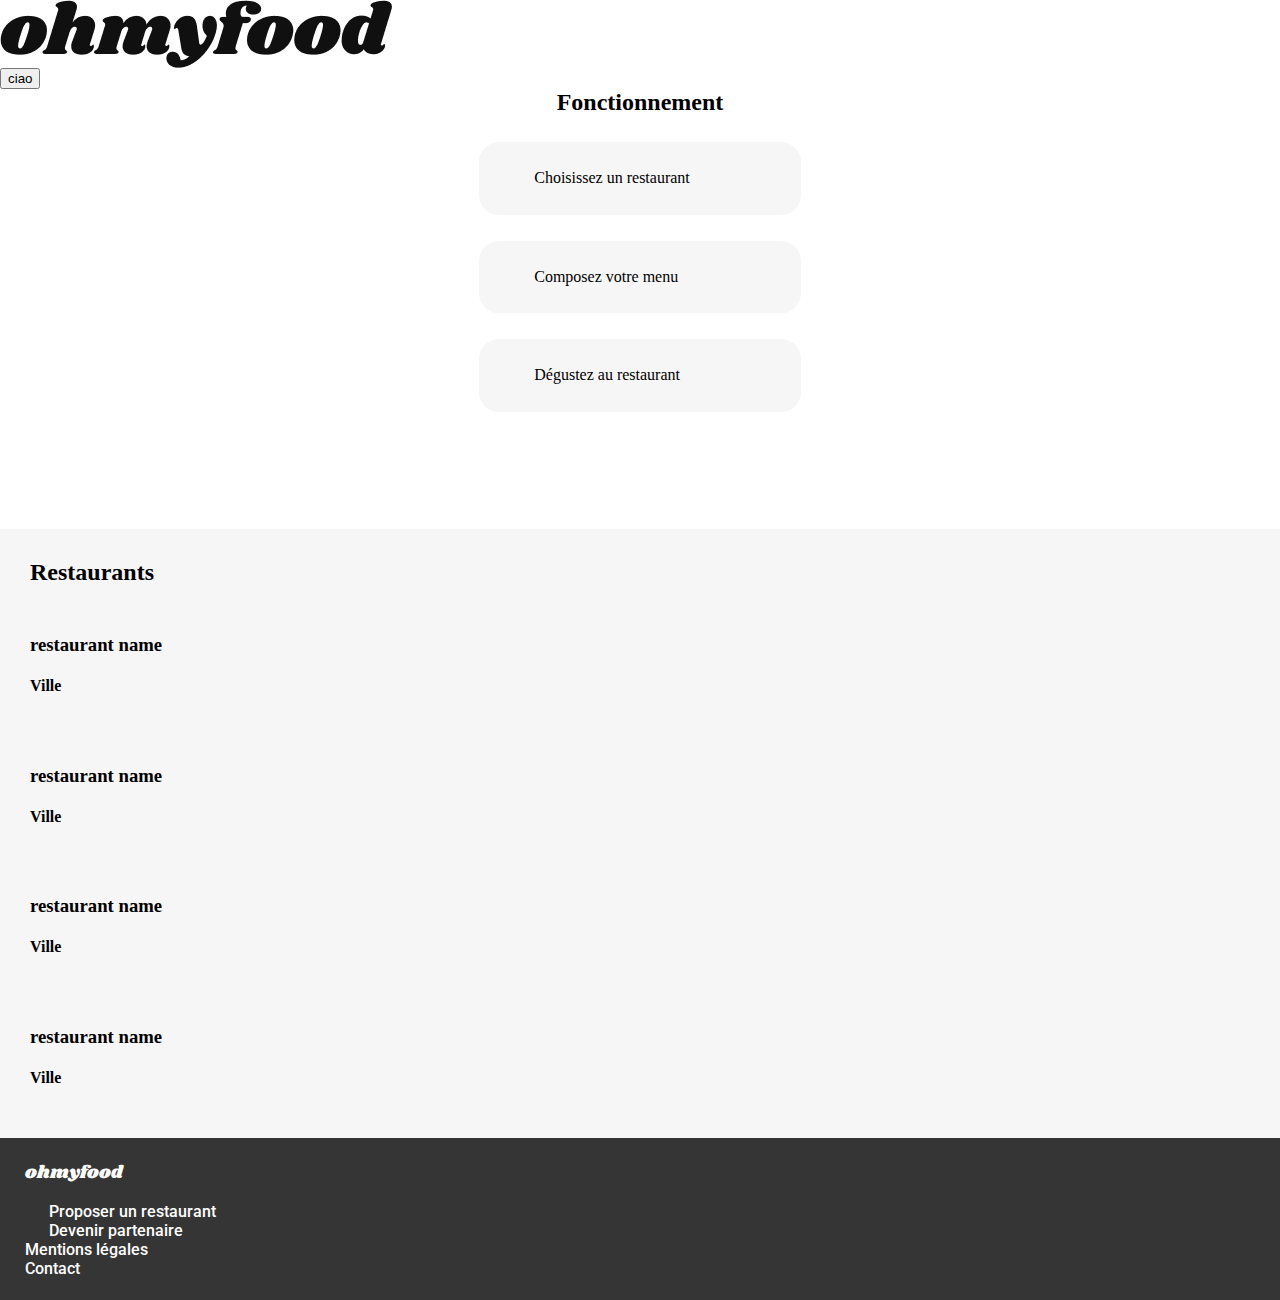
==== index.html @ 50e07413 "First Commit" ====
<!DOCTYPE html>
<html lang="fr">

<head>
      <meta charset="UTF-8">
      <meta name="viewport" content="width=device-width, initial-scale=1.0">
      <title>ohmyfood</title>
      <link rel="preconnect" href="https://fonts.googleapis.com">
      <link rel="preconnect" href="https://fonts.gstatic.com" crossorigin>
      <link href="https://fonts.googleapis.com/css2?family=Roboto:ital,wght@0,100;0,300;0,400;0,500;0,700;0,900;1,100;1,300;1,400;1,500;1,700;1,900&family=Shrikhand&display=swap"
            rel="stylesheet">
      <link rel="stylesheet" href="https://cdnjs.cloudflare.com/ajax/libs/font-awesome/6.2.1/css/all.min.css"
            integrity="sha512-MV7K8+y+gLIBoVD59lQIYicR65iaqukzvf/nwasF0nqhPay5w/9lJmVM2hMDcnK1OnMGCdVK+iQrJ7lzPJQd1w=="
            crossorigin="anonymous" referrerpolicy="no-referrer">
      <link rel="stylesheet" href="css/style.css">
      <link rel="icon" href="images/logo/ohmyfood.png" type="image/x-icon">

</head>

<body>
      <!-- header/shadow/color:bw + bgwhite-->
      <header class="header">
            <!-- sx back arrow -->
            <button class="backbtn">
                  <i class="fa-solid fa-arrow-left"></i>
            </button>
            <!-- center logo -->
            <a class="txtlogo" href="index.html">
                  <h1 class="logotxt">ohmyfood</h1>
            </a>

            <a class="imglogo" href="index.html">
                  <img class="desklogo" src="images/logo/ohmyfood.png" alt="Logo ohmyfood noir sur fond blanc">
            </a>

            <!-- city search/color:g1g2 -->
      </header>

      <!-- top section color:bg1 -->
      <div>
            <!-- h1 b-->
            
            <!-- h2 bg1-->

            <!-- Button -->
            <button class="btn-gradient">ciao</button>


      </div>

      <!-- Section Fonctionnement bg W1-->

      <!-- Title -->

      <!-- 3 steps -->
      <section class="howto">
            <h2>Fonctionnement</h2>
            <div class="labels">
                  <i class="fa-solid fa-mobile-screen-button"></i>
                  Choisissez un restaurant
            </div>
            <div class="labels">
                  <i class="fa-solid fa-list-ul"></i>
                  Composez votre menu
            </div>
            <div class="labels">
                  <i class="fa-solid fa-store"></i>
                  Dégustez au restaurant
            </div>
      </section>




      <!-- Section Restaurants bg W2-->
      <section class="restaurants">
            <div>
                  <h2>Restaurants</h2>
            </div>
            <!-- 4 Cards + h3 + txt + Heart -->
            
            <div>
                  <img class="card" src="" alt="">
                  <h3>restaurant name</h3>
                  <h4>Ville</h4>
                  <div class="heart__icon">
                        <i class="fa-regular fa-heart fa-2x heart__icon--empty"></i>
                        <i class="fa-solid fa-heart fa-2x heart__icon--full"></i>
                  </div>
            </div>
            <div>
                  <img class="card" src="" alt="">
                  <h3>restaurant name</h3>
                  <h4>Ville</h4>
                  <div class="heart__icon">
                        <i class="fa-regular fa-heart fa-2x heart__icon--empty"></i>
                        <i class="fa-solid fa-heart fa-2x heart__icon--full"></i>
                  </div>
            </div>
            <div>
                  <img class="card" src="" alt="">
                  <h3>restaurant name</h3>
                  <h4>Ville</h4>
                  <div class="heart__icon">
                        <i class="fa-regular fa-heart fa-2x heart__icon--empty"></i>
                        <i class="fa-solid fa-heart fa-2x heart__icon--full"></i>
                  </div>
            </div>
            <div>
                  <img class="card" src="" alt="">
                  <h3>restaurant name</h3>
                  <h4>Ville</h4>
                  <div class="heart__icon">
                        <i class="fa-regular fa-heart fa-2x heart__icon--empty"></i>
                        <i class="fa-solid fa-heart fa-2x heart__icon--full"></i>
                  </div>
            </div>



      </section>



      <!-- Footer -->
      <footer>
            <!-- logo txt -->
            <h2 class="logotxt">ohmyfood</h2>
            <!-- ico + Proposer un restaurant -->
            <div class="footermenu">
                  <div>
                        <a href="">
                              <i class="fa-solid fa-utensils"></i>
                              <h3>Proposer un restaurant</h3>
                        </a>
                  </div>
                  <!-- ico + Devenir Partenaire -->
                  <div>
                        <a href="">
                              <i class="fa-solid fa-handshake-angle" fa-2xs></i>
                              <h3>Devenir partenaire</h3>
                        </a>
                  </div>
                  <!-- Mentions Legales -->
                  <div>
                        <a href="">
                              <h3>Mentions légales</h3>
                        </a>
                  </div>
                  <!-- Contact -->
                  <div>
                        <a href="">
                              <h3>Contact</h3>
                        </a>
                  </div>
            </div>




      </footer>



</body>

</html>
---- css/style.css ----
@import url("https://fonts.googleapis.com/css2?family=Roboto:ital,wght@0,100;0,300;0,400;0,500;0,700;0,900;1,100;1,300;1,400;1,500;1,700;1,900&family=Shrikhand&display=swap");
html,
header,
body,
footer,
h1, h2, h3 {
  margin: 0;
  padding: 0;
}

@media (max-width: 768px) {
  .backbtn {
    margin: 0;
    padding: 0;
    border: none;
    background-color: #ffffff;
  }
  h1 {
    font-family: "Shrikhand";
  }
}
@media (max-width: 1024px) {
  .backbtn {
    margin: 0;
    padding: 0;
    border: none;
    background-color: #ffffff;
  }
}
@media (max-width: 1440px) {
  .backbtn {
    margin: 0;
    padding: 0;
    border: none;
    background-color: #ffffff;
  }
}
.howto {
  height: 440px;
  display: -webkit-box;
  display: -ms-flexbox;
  display: flex;
  -webkit-box-orient: vertical;
  -webkit-box-direction: normal;
      -ms-flex-direction: column;
          flex-direction: column;
  -webkit-box-align: center;
      -ms-flex-align: center;
          align-items: center;
  gap: 26px;
}
.howto .labels {
  width: 322.5px;
  height: 72.5px;
  background-color: #F6F6F6;
  padding: 0 35.5px;
  border-radius: 20px;
  position: relative;
  display: -webkit-box;
  display: -ms-flexbox;
  display: flex;
  -webkit-box-orient: horizontal;
  -webkit-box-direction: normal;
      -ms-flex-direction: row;
          flex-direction: row;
  -webkit-box-pack: start;
      -ms-flex-pack: start;
          justify-content: flex-start;
  -webkit-box-align: center;
      -ms-flex-align: center;
          align-items: center;
  gap: 20px;
  -webkit-box-sizing: border-box;
          box-sizing: border-box;
}

.restaurants {
  background-color: #F6F6F6;
}

footer {
  width: 100%;
  padding: 22px 25px;
  color: #ffffff;
  background: #353535;
  display: -webkit-box;
  display: -ms-flexbox;
  display: flex;
  -webkit-box-orient: vertical;
  -webkit-box-direction: normal;
      -ms-flex-direction: column;
          flex-direction: column;
  -webkit-box-align: start;
      -ms-flex-align: start;
          align-items: flex-start;
  gap: 16px;
}
footer h2 {
  font-family: "Shrikhand";
  font-size: 18px;
  font-style: normal;
  font-weight: 400;
  line-height: normal;
}
footer .footermenu {
  width: 100%;
  padding: 0;
  display: -webkit-box;
  display: -ms-flexbox;
  display: flex;
  -ms-flex-wrap: wrap;
      flex-wrap: wrap;
  -webkit-box-orient: vertical;
  -webkit-box-direction: normal;
      -ms-flex-direction: column;
          flex-direction: column;
  -webkit-box-pack: start;
      -ms-flex-pack: start;
          justify-content: flex-start;
}
footer .footermenu a {
  color: #ffffff;
  display: -webkit-box;
  display: -ms-flexbox;
  display: flex;
  -ms-flex-wrap: wrap;
      flex-wrap: wrap;
  -webkit-box-pack: start;
      -ms-flex-pack: start;
          justify-content: flex-start;
  gap: 11px;
  text-decoration: none;
}
footer .footermenu a i {
  font-size: 13px;
  width: 13px;
}
footer .footermenu a h3 {
  font-family: "Roboto", sans-serif;
  font-size: 16px;
  font-style: normal;
  font-weight: 500;
  line-height: normal;
}

.heart__icon {
  position: relative;
  display: -webkit-box;
  display: -ms-flexbox;
  display: flex;
  -webkit-box-pack: center;
      -ms-flex-pack: center;
          justify-content: center;
  -webkit-box-align: center;
      -ms-flex-align: center;
          align-items: center;
  margin-right: 16px;
}
.heart__icon--empty {
  position: absolute;
  color: black;
}
.heart__icon--full {
  position: absolute;
  opacity: 0;
  background: -webkit-gradient(linear, left top, left bottom, from(#9356dc), to(#FF79DA));
  background: linear-gradient(#9356dc, #FF79DA);
  background-clip: text;
  -webkit-background-clip: text;
  color: transparent;
  -webkit-transition: all 600ms;
  transition: all 600ms;
}
.heart__icon:hover .heart__icon--full {
  opacity: 1;
}
.heart__icon:hover .heart__icon--empty {
  opacity: 0;
  -webkit-transition: all 600ms;
  transition: all 600ms;
}

header {
  display: -webkit-box;
  display: -ms-flexbox;
  display: flex;
  -webkit-box-orient: horizontal;
  -webkit-box-direction: normal;
      -ms-flex-direction: row;
          flex-direction: row;
  -webkit-box-align: center;
      -ms-flex-align: center;
          align-items: center;
}
header a {
  color: #101010;
  text-decoration: none;
  font-family: "Shrikhand";
  display: -webkit-box;
  display: -ms-flexbox;
  display: flex;
  -webkit-box-orient: horizontal;
  -webkit-box-direction: normal;
      -ms-flex-direction: row;
          flex-direction: row;
  -webkit-box-align: center;
      -ms-flex-align: center;
          align-items: center;
}
@media (max-width: 1024px) {
  header .imglogo {
    display: none;
  }
}
@media (min-width: 1024px) {
  header .txtlogo {
    display: none;
  }
}

.restaurants {
  display: -webkit-box;
  display: -ms-flexbox;
  display: flex;
  -ms-flex-wrap: wrap;
      flex-wrap: wrap;
  -webkit-box-orient: vertical;
  -webkit-box-direction: normal;
      -ms-flex-direction: column;
          flex-direction: column;
  gap: 30px;
  padding: 30px;
}

.restaurants__cards {
  display: -webkit-box;
  display: -ms-flexbox;
  display: flex;
  -webkit-box-orient: horizontal;
  -webkit-box-direction: normal;
      -ms-flex-direction: row;
          flex-direction: row;
  gap: 30px;
}

.restaurants__cards .card {
  -webkit-box-flex: 1;
      -ms-flex: 1;
          flex: 1;
  width: 100%;
  padding: 0px;
  border-radius: 20px;
  display: -webkit-box;
  display: -ms-flexbox;
  display: flex;
  -webkit-box-orient: vertical;
  -webkit-box-direction: normal;
      -ms-flex-direction: column;
          flex-direction: column;
}

.restaurants__cards img {
  height: 380px;
  width: 100%;
  -ms-flex-item-align: stretch;
      align-self: stretch;
  border-top-left-radius: 20px;
  border-top-right-radius: 20px;
}

.card__txt {
  padding: 20px 19px;
  display: -webkit-box;
  display: -ms-flexbox;
  display: flex;
  -webkit-box-orient: vertical;
  -webkit-box-direction: normal;
      -ms-flex-direction: column;
          flex-direction: column;
  -webkit-box-pack: center;
      -ms-flex-pack: center;
          justify-content: center;
  background-color: white;
  -webkit-box-flex: 1;
      -ms-flex: 1;
          flex: 1;
  border-radius: 0px 0px 20px 20px;
}

.card__txt .card-title {
  margin: 0;
}/*# sourceMappingURL=style.css.map */
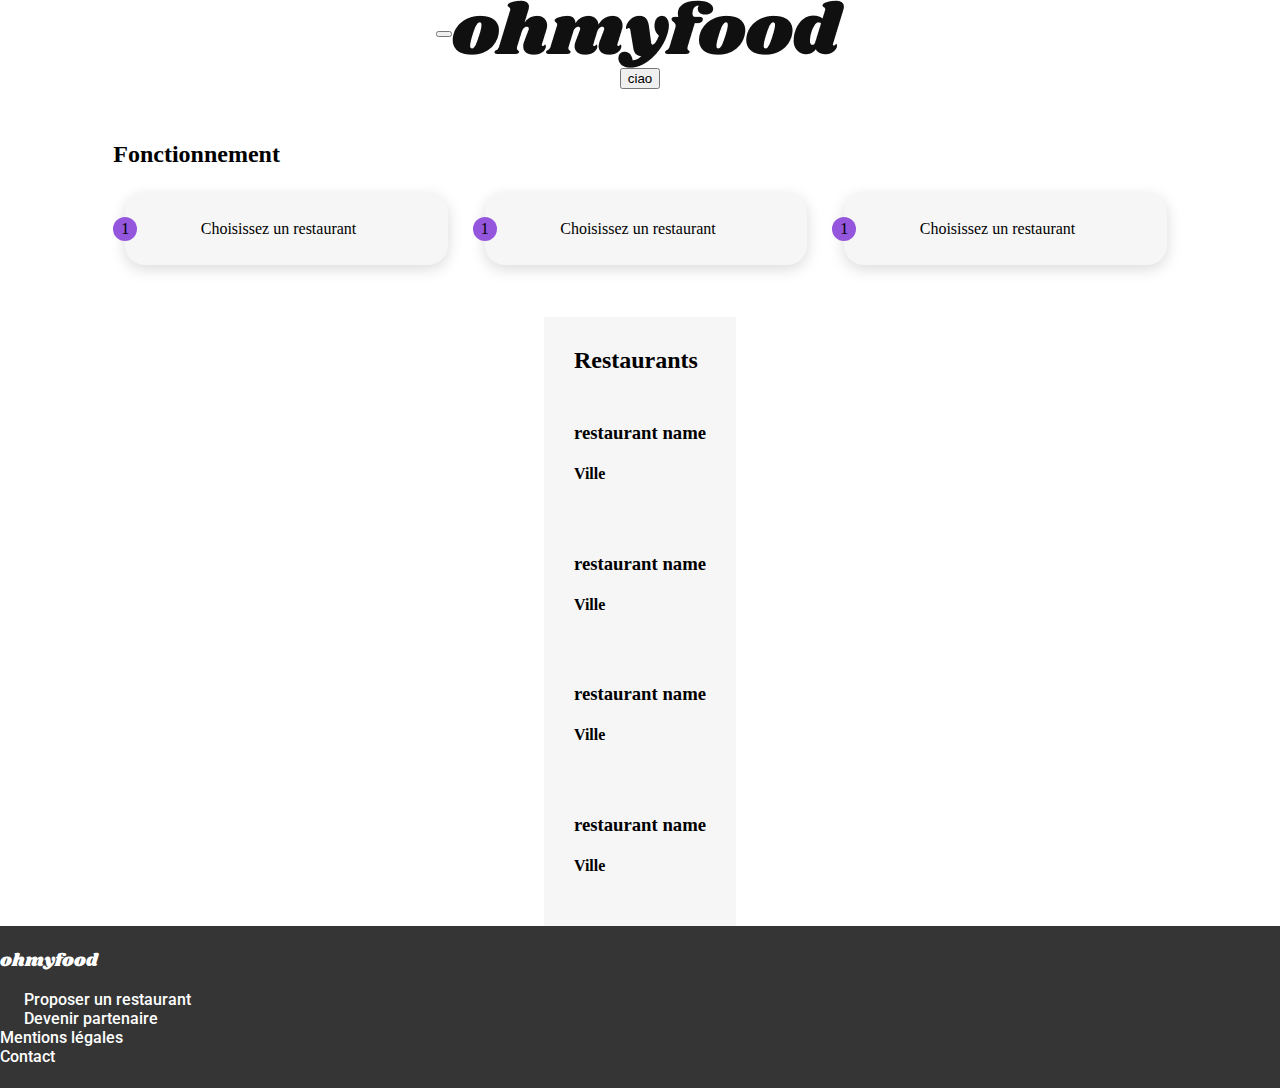
==== commit f2c71638: "Multiples Changes" ====
--- a/index.html
+++ b/index.html
@@ -39,7 +39,7 @@
       <!-- top section color:bg1 -->
       <div>
             <!-- h1 b-->
-            
+
             <!-- h2 bg1-->
 
             <!-- Button -->
@@ -49,24 +49,45 @@
       </div>
 
       <!-- Section Fonctionnement bg W1-->
-
-      <!-- Title -->
-
-      <!-- 3 steps -->
       <section class="howto">
+            <!-- Title -->
             <h2>Fonctionnement</h2>
-            <div class="labels">
-                  <i class="fa-solid fa-mobile-screen-button"></i>
-                  Choisissez un restaurant
-            </div>
-            <div class="labels">
-                  <i class="fa-solid fa-list-ul"></i>
-                  Composez votre menu
-            </div>
-            <div class="labels">
-                  <i class="fa-solid fa-store"></i>
-                  Dégustez au restaurant
-            </div>
+            <!-- 3 steps -->
+            <div class="container">
+                  <div class="stepstiles">
+                      <div class="circle">
+                          1
+                      </div>
+                      <a href="">
+                          <div class="tiles">
+                              <i class="fa-solid fa-mobile-screen-button"></i>
+                              Choisissez un restaurant
+                          </div>
+                      </a>
+                  </div>
+                  <div class="stepstiles">
+                      <div class="circle">
+                          1
+                      </div>
+                      <a href="">
+                          <div class="tiles">
+                              <i class="fa-solid fa-mobile-screen-button"></i>
+                              Choisissez un restaurant
+                          </div>
+                      </a>
+                  </div>
+                  <div class="stepstiles">
+                      <div class="circle">
+                          1
+                      </div>
+                      <a href="">
+                          <div class="tiles">
+                              <i class="fa-solid fa-mobile-screen-button"></i>
+                              Choisissez un restaurant
+                          </div>
+                      </a>
+                  </div>
+              </div>
       </section>
 
 
@@ -78,7 +99,7 @@
                   <h2>Restaurants</h2>
             </div>
             <!-- 4 Cards + h3 + txt + Heart -->
-            
+
             <div>
                   <img class="card" src="" alt="">
                   <h3>restaurant name</h3>
@@ -164,5 +185,4 @@
 
 </body>
 
-</html>
-
+</html>--- a/css/style.css
+++ b/css/style.css
@@ -8,34 +8,65 @@
   padding: 0;
 }
 
-@media (max-width: 768px) {
-  .backbtn {
-    margin: 0;
-    padding: 0;
-    border: none;
-    background-color: #ffffff;
-  }
-  h1 {
-    font-family: "Shrikhand";
-  }
-}
-@media (max-width: 1024px) {
-  .backbtn {
-    margin: 0;
-    padding: 0;
-    border: none;
-    background-color: #ffffff;
-  }
-}
-@media (max-width: 1440px) {
-  .backbtn {
-    margin: 0;
-    padding: 0;
-    border: none;
-    background-color: #ffffff;
-  }
-}
+html {
+  width: 100%;
+}
+
+body {
+  display: -webkit-box;
+  display: -ms-flexbox;
+  display: flex;
+  -webkit-box-orient: vertical;
+  -webkit-box-direction: normal;
+      -ms-flex-direction: column;
+          flex-direction: column;
+  -ms-flex-line-pack: center;
+      align-content: center;
+  -webkit-box-align: center;
+      -ms-flex-align: center;
+          align-items: center;
+}
+
+header {
+  display: -webkit-box;
+  display: -ms-flexbox;
+  display: flex;
+  -webkit-box-orient: horizontal;
+  -webkit-box-direction: normal;
+      -ms-flex-direction: row;
+          flex-direction: row;
+  -webkit-box-align: center;
+      -ms-flex-align: center;
+          align-items: center;
+}
+header a {
+  color: #101010;
+  text-decoration: none;
+  font-family: "Shrikhand";
+  display: -webkit-box;
+  display: -ms-flexbox;
+  display: flex;
+  -webkit-box-orient: horizontal;
+  -webkit-box-direction: normal;
+      -ms-flex-direction: row;
+          flex-direction: row;
+  -webkit-box-align: center;
+      -ms-flex-align: center;
+          align-items: center;
+}
+@media (max-width: 1079px) {
+  header .imglogo {
+    display: none;
+  }
+}
+@media (min-width: 1080px) {
+  header .txtlogo {
+    display: none;
+  }
+}
+
 .howto {
+  width: 100%;
   height: 440px;
   display: -webkit-box;
   display: -ms-flexbox;
@@ -44,18 +75,82 @@
   -webkit-box-direction: normal;
       -ms-flex-direction: column;
           flex-direction: column;
-  -webkit-box-align: center;
-      -ms-flex-align: center;
-          align-items: center;
+  -ms-flex-wrap: wrap;
+      flex-wrap: wrap;
+  -webkit-box-pack: center;
+      -ms-flex-pack: center;
+          justify-content: center;
+  -ms-flex-line-pack: center;
+      align-content: center;
   gap: 26px;
 }
-.howto .labels {
+.howto h2 {
+  display: -webkit-box;
+  display: -ms-flexbox;
+  display: flex;
+  -webkit-box-pack: start;
+      -ms-flex-pack: start;
+          justify-content: flex-start;
+}
+.howto .container {
+  display: -webkit-box;
+  display: -ms-flexbox;
+  display: flex;
+  -ms-flex-wrap: wrap;
+      flex-wrap: wrap;
+  -webkit-box-orient: vertical;
+  -webkit-box-direction: normal;
+      -ms-flex-direction: column;
+          flex-direction: column;
+  -webkit-box-pack: center;
+      -ms-flex-pack: center;
+          justify-content: center;
+  gap: 25px;
+}
+.howto .container .stepstiles {
+  width: 334.5px;
+  height: 72.5px;
+  position: relative;
+  display: -webkit-box;
+  display: -ms-flexbox;
+  display: flex;
+  -webkit-box-orient: vertical;
+  -webkit-box-direction: normal;
+      -ms-flex-direction: column;
+          flex-direction: column;
+}
+.howto .container .stepstiles .circle {
+  position: absolute;
+  margin-top: 24px;
+  margin-left: 0px;
+  z-index: 1;
+  width: 24px;
+  height: 24px;
+  background: #9356dc;
+  display: -webkit-box;
+  display: -ms-flexbox;
+  display: flex;
+  -webkit-box-align: center;
+      -ms-flex-align: center;
+          align-items: center;
+  -webkit-box-pack: center;
+      -ms-flex-pack: center;
+          justify-content: center;
+  border-radius: 50%;
+}
+.howto .container .stepstiles a {
+  text-decoration: none;
+  color: #000000;
+}
+.howto .container .stepstiles a .tiles {
   width: 322.5px;
   height: 72.5px;
   background-color: #F6F6F6;
   padding: 0 35.5px;
   border-radius: 20px;
-  position: relative;
+  position: absolute;
+  margin-top: 0px;
+  margin-left: 12px;
   display: -webkit-box;
   display: -ms-flexbox;
   display: flex;
@@ -63,17 +158,44 @@
   -webkit-box-direction: normal;
       -ms-flex-direction: row;
           flex-direction: row;
-  -webkit-box-pack: start;
-      -ms-flex-pack: start;
-          justify-content: flex-start;
-  -webkit-box-align: center;
-      -ms-flex-align: center;
-          align-items: center;
-  gap: 20px;
+  -webkit-box-align: center;
+      -ms-flex-align: center;
+          align-items: center;
+  gap: 27px;
   -webkit-box-sizing: border-box;
           box-sizing: border-box;
-}
-
+  -webkit-box-shadow: 0px 4px 15px 0px rgba(0, 0, 0, 0.15);
+          box-shadow: 0px 4px 15px 0px rgba(0, 0, 0, 0.15);
+}
+.howto .container .stepstiles a .tiles i {
+  width: 13px;
+}
+.howto .container .stepstiles a :hover {
+  color: #9356dc;
+  -webkit-box-shadow: 0px 4px 15px 0px rgba(0, 0, 0, 0.35);
+          box-shadow: 0px 4px 15px 0px rgba(0, 0, 0, 0.35);
+}
+
+@media (min-width: 1080px) {
+  .howto {
+    height: 128px;
+    padding: 50px 180px;
+    gap: 25px;
+  }
+  .howto .container {
+    -webkit-box-orient: horizontal;
+    -webkit-box-direction: normal;
+        -ms-flex-direction: row;
+            flex-direction: row;
+  }
+  .howto .container .stepstiles {
+    -webkit-box-orient: horizontal;
+    -webkit-box-direction: normal;
+        -ms-flex-direction: row;
+            flex-direction: row;
+    gap: 36.5px;
+  }
+}
 .restaurants {
   background-color: #F6F6F6;
 }
@@ -180,44 +302,6 @@
   transition: all 600ms;
 }
 
-header {
-  display: -webkit-box;
-  display: -ms-flexbox;
-  display: flex;
-  -webkit-box-orient: horizontal;
-  -webkit-box-direction: normal;
-      -ms-flex-direction: row;
-          flex-direction: row;
-  -webkit-box-align: center;
-      -ms-flex-align: center;
-          align-items: center;
-}
-header a {
-  color: #101010;
-  text-decoration: none;
-  font-family: "Shrikhand";
-  display: -webkit-box;
-  display: -ms-flexbox;
-  display: flex;
-  -webkit-box-orient: horizontal;
-  -webkit-box-direction: normal;
-      -ms-flex-direction: row;
-          flex-direction: row;
-  -webkit-box-align: center;
-      -ms-flex-align: center;
-          align-items: center;
-}
-@media (max-width: 1024px) {
-  header .imglogo {
-    display: none;
-  }
-}
-@media (min-width: 1024px) {
-  header .txtlogo {
-    display: none;
-  }
-}
-
 .restaurants {
   display: -webkit-box;
   display: -ms-flexbox;
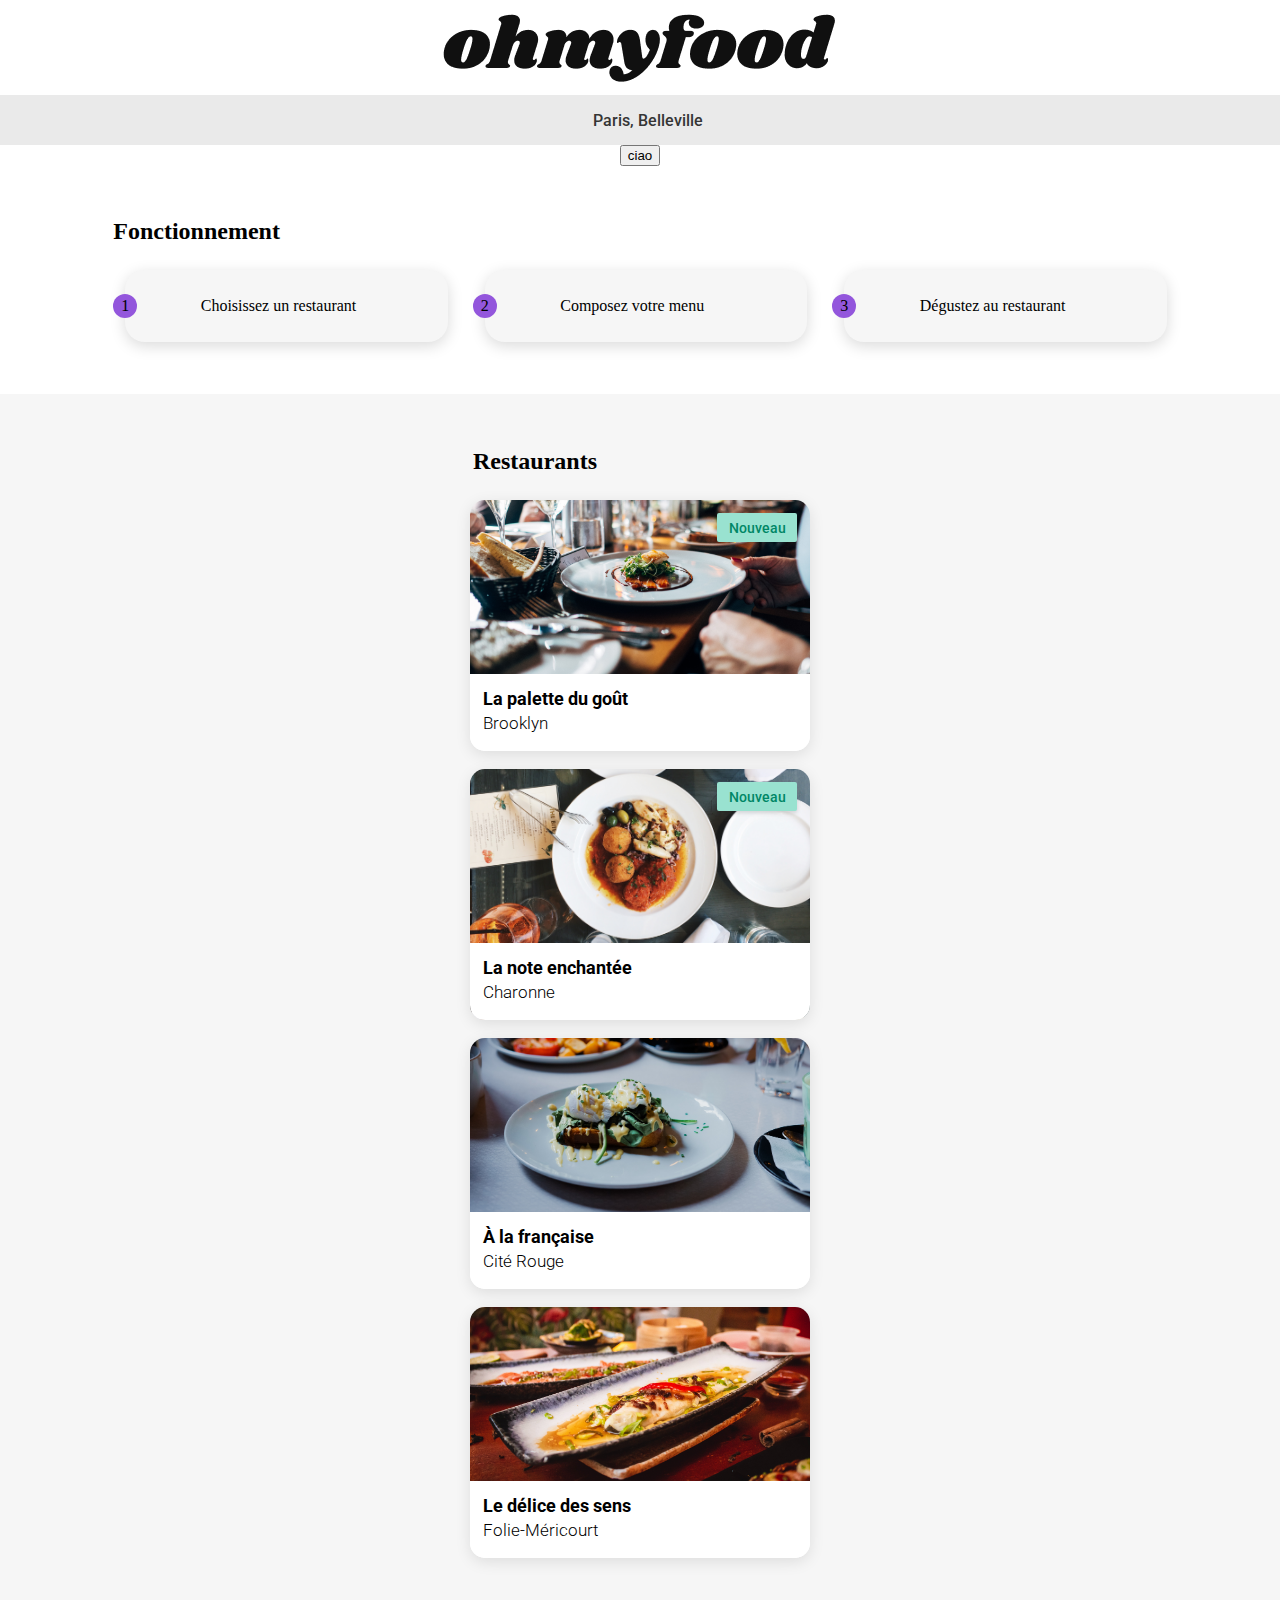
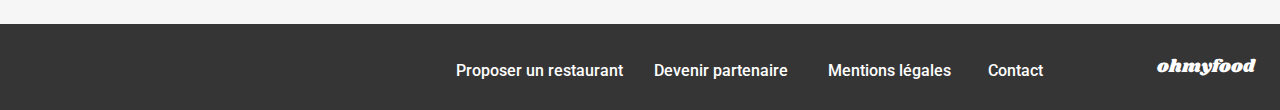
==== commit e226e016: "Add _Shadows,Create .stamp, diff. fixes" ====
--- a/index.html
+++ b/index.html
@@ -33,8 +33,17 @@
                   <img class="desklogo" src="images/logo/ohmyfood.png" alt="Logo ohmyfood noir sur fond blanc">
             </a>
 
-            <!-- city search/color:g1g2 -->
       </header>
+
+      <!-- location/color:g1g2 -->
+      <section class="location">
+            <div class="poi">
+                  <i class="fa-solid fa-location-dot"></i>
+              </div>
+              <input type="text" class="textarea" placeholder="Paris, Belleville" required>
+    
+      </section>
+
 
       <!-- top section color:bg1 -->
       <div>
@@ -55,39 +64,39 @@
             <!-- 3 steps -->
             <div class="container">
                   <div class="stepstiles">
-                      <div class="circle">
-                          1
-                      </div>
-                      <a href="">
-                          <div class="tiles">
-                              <i class="fa-solid fa-mobile-screen-button"></i>
-                              Choisissez un restaurant
-                          </div>
-                      </a>
+                        <div class="circle">
+                              1
+                        </div>
+                        <a href="">
+                              <div class="tiles">
+                                    <i class="fa-solid fa-mobile-screen-button"></i>
+                                    Choisissez un restaurant
+                              </div>
+                        </a>
                   </div>
                   <div class="stepstiles">
-                      <div class="circle">
-                          1
-                      </div>
-                      <a href="">
-                          <div class="tiles">
-                              <i class="fa-solid fa-mobile-screen-button"></i>
-                              Choisissez un restaurant
-                          </div>
-                      </a>
+                        <div class="circle">
+                              2
+                        </div>
+                        <a href="">
+                              <div class="tiles">
+                                    <i class="fa-solid fa-mobile-screen-button"></i>
+                                    Composez votre menu
+                              </div>
+                        </a>
                   </div>
                   <div class="stepstiles">
-                      <div class="circle">
-                          1
-                      </div>
-                      <a href="">
-                          <div class="tiles">
-                              <i class="fa-solid fa-mobile-screen-button"></i>
-                              Choisissez un restaurant
-                          </div>
-                      </a>
-                  </div>
-              </div>
+                        <div class="circle">
+                              3
+                        </div>
+                        <a href="">
+                              <div class="tiles">
+                                    <i class="fa-solid fa-mobile-screen-button"></i>
+                                    Dégustez au restaurant
+                              </div>
+                        </a>
+                  </div>
+            </div>
       </section>
 
 
@@ -99,46 +108,52 @@
                   <h2>Restaurants</h2>
             </div>
             <!-- 4 Cards + h3 + txt + Heart -->
-
-            <div>
-                  <img class="card" src="" alt="">
-                  <h3>restaurant name</h3>
-                  <h4>Ville</h4>
-                  <div class="heart__icon">
-                        <i class="fa-regular fa-heart fa-2x heart__icon--empty"></i>
-                        <i class="fa-solid fa-heart fa-2x heart__icon--full"></i>
-                  </div>
-            </div>
-            <div>
-                  <img class="card" src="" alt="">
-                  <h3>restaurant name</h3>
-                  <h4>Ville</h4>
-                  <div class="heart__icon">
-                        <i class="fa-regular fa-heart fa-2x heart__icon--empty"></i>
-                        <i class="fa-solid fa-heart fa-2x heart__icon--full"></i>
-                  </div>
-            </div>
-            <div>
-                  <img class="card" src="" alt="">
-                  <h3>restaurant name</h3>
-                  <h4>Ville</h4>
-                  <div class="heart__icon">
-                        <i class="fa-regular fa-heart fa-2x heart__icon--empty"></i>
-                        <i class="fa-solid fa-heart fa-2x heart__icon--full"></i>
-                  </div>
-            </div>
-            <div>
-                  <img class="card" src="" alt="">
-                  <h3>restaurant name</h3>
-                  <h4>Ville</h4>
-                  <div class="heart__icon">
-                        <i class="fa-regular fa-heart fa-2x heart__icon--empty"></i>
-                        <i class="fa-solid fa-heart fa-2x heart__icon--full"></i>
-                  </div>
-            </div>
-
-
-
+            <div class="restaurants__cards">
+                  <div class="card one">
+                        <div class="stamp">Nouveau</div>
+                        <div class="txts">
+                              <h3>La palette du goût</h3>
+                              <h4>Brooklyn</h4>
+                        </div>
+                        <div class="heart__icon">
+                              <i class="fa-regular fa-heart fa-2x heart__icon--empty"></i>
+                              <i class="fa-solid fa-heart fa-2x heart__icon--full"></i>
+                        </div>
+                  </div>
+                  <div class="card two">
+                        <div class="stamp">Nouveau</div>
+                        <div class="txts">
+                              <h3>La note enchantée</h3>
+                              <h4>Charonne</h4>
+                        </div>
+                        <div class="heart__icon">
+                              <i class="fa-regular fa-heart fa-2x heart__icon--empty"></i>
+                              <i class="fa-solid fa-heart fa-2x heart__icon--full"></i>
+                        </div>
+                  </div>
+                  <div class="card three">
+                        <div class="stamp">Nouveau</div>
+                        <div class="txts">
+                              <h3>À la française</h3>
+                              <h4>Cité Rouge</h4>
+                        </div>
+                        <div class="heart__icon">
+                              <i class="fa-regular fa-heart fa-2x heart__icon--empty"></i>
+                              <i class="fa-solid fa-heart fa-2x heart__icon--full"></i>
+                        </div>
+                  </div>
+                  <div class="card four">
+                        <div class="stamp">Nouveau</div>
+                        <div class="txts">
+                              <h3>Le délice des sens</h3>
+                              <h4>Folie-Méricourt</h4>
+                        </div>
+                        <div class="heart__icon">
+                              <i class="fa-regular fa-heart fa-2x heart__icon--empty"></i>
+                              <i class="fa-solid fa-heart fa-2x heart__icon--full"></i>
+                        </div>
+                  </div>
+            </div>
       </section>
 
 
@@ -150,27 +165,27 @@
             <!-- ico + Proposer un restaurant -->
             <div class="footermenu">
                   <div>
-                        <a href="">
+                        <a class="large" href="">
                               <i class="fa-solid fa-utensils"></i>
                               <h3>Proposer un restaurant</h3>
                         </a>
                   </div>
                   <!-- ico + Devenir Partenaire -->
                   <div>
-                        <a href="">
-                              <i class="fa-solid fa-handshake-angle" fa-2xs></i>
+                        <a class="large" href="">
+                              <i class="fa-solid fa-handshake-angle"></i>
                               <h3>Devenir partenaire</h3>
                         </a>
                   </div>
                   <!-- Mentions Legales -->
                   <div>
-                        <a href="">
+                        <a class="smal" href="">
                               <h3>Mentions légales</h3>
                         </a>
                   </div>
                   <!-- Contact -->
                   <div>
-                        <a href="">
+                        <a class="smal" href="mailto:someone@example.com" target="_newtab">
                               <h3>Contact</h3>
                         </a>
                   </div>
--- a/css/style.css
+++ b/css/style.css
@@ -3,7 +3,7 @@
 header,
 body,
 footer,
-h1, h2, h3 {
+h1, h2, h3, h4 {
   margin: 0;
   padding: 0;
 }
@@ -27,19 +27,36 @@
           align-items: center;
 }
 
-header {
-  display: -webkit-box;
-  display: -ms-flexbox;
-  display: flex;
+.header {
+  width: 100%;
+  padding: 14px 89px 13px 17px;
+  display: -webkit-box;
+  display: -ms-flexbox;
+  display: flex;
+  -ms-flex-wrap: nowrap;
+      flex-wrap: nowrap;
   -webkit-box-orient: horizontal;
   -webkit-box-direction: normal;
       -ms-flex-direction: row;
           flex-direction: row;
-  -webkit-box-align: center;
-      -ms-flex-align: center;
-          align-items: center;
-}
-header a {
+  -webkit-box-pack: center;
+      -ms-flex-pack: center;
+          justify-content: center;
+  -webkit-box-align: center;
+      -ms-flex-align: center;
+          align-items: center;
+  gap: 42px;
+}
+.header .backbtn {
+  width: 30px;
+  font-size: x-large;
+  margin: 0;
+  padding: 0;
+  border: none;
+  background-color: #ffffff;
+}
+.header a {
+  padding: 0 19px 0 16px;
   color: #101010;
   text-decoration: none;
   font-family: "Shrikhand";
@@ -55,14 +72,104 @@
           align-items: center;
 }
 @media (max-width: 1079px) {
-  header .imglogo {
+  .header .imglogo {
     display: none;
   }
 }
 @media (min-width: 1080px) {
-  header .txtlogo {
+  .header .txtlogo {
     display: none;
   }
+}
+
+.location {
+  width: 100%;
+  height: 50px;
+  background-color: #eaeaea;
+  display: -webkit-box;
+  display: -ms-flexbox;
+  display: flex;
+  -webkit-box-orient: horizontal;
+  -webkit-box-direction: normal;
+      -ms-flex-direction: row;
+          flex-direction: row;
+  -ms-flex-wrap: wrap;
+      flex-wrap: wrap;
+  -webkit-box-align: center;
+      -ms-flex-align: center;
+          align-items: center;
+  -webkit-box-pack: center;
+      -ms-flex-pack: center;
+          justify-content: center;
+  gap: 17px;
+}
+.location .poi {
+  color: #353535;
+}
+.location .textarea {
+  display: block;
+  width: 7em;
+  color: #353535;
+  font-family: "Roboto", sans-serif;
+  font-size: 16px;
+  font-weight: 500;
+  background-color: transparent;
+  border: none;
+  outline: none;
+}
+.location ::-webkit-input-placeholder {
+  /* Chrome, Firefox, Opera, Safari 10.1+ */
+  color: #353535;
+  opacity: 1; /* Firefox */
+  font-family: "Roboto", sans-serif;
+  font-size: 16px;
+  font-weight: 500;
+}
+.location ::-moz-placeholder {
+  /* Chrome, Firefox, Opera, Safari 10.1+ */
+  color: #353535;
+  opacity: 1; /* Firefox */
+  font-family: "Roboto", sans-serif;
+  font-size: 16px;
+  font-weight: 500;
+}
+.location :-ms-input-placeholder {
+  /* Chrome, Firefox, Opera, Safari 10.1+ */
+  color: #353535;
+  opacity: 1; /* Firefox */
+  font-family: "Roboto", sans-serif;
+  font-size: 16px;
+  font-weight: 500;
+}
+.location ::-ms-input-placeholder {
+  /* Chrome, Firefox, Opera, Safari 10.1+ */
+  color: #353535;
+  opacity: 1; /* Firefox */
+  font-family: "Roboto", sans-serif;
+  font-size: 16px;
+  font-weight: 500;
+}
+.location ::placeholder {
+  /* Chrome, Firefox, Opera, Safari 10.1+ */
+  color: #353535;
+  opacity: 1; /* Firefox */
+  font-family: "Roboto", sans-serif;
+  font-size: 16px;
+  font-weight: 500;
+}
+.location :-ms-input-placeholder {
+  /* Internet Explorer 10-11 */
+  color: #353535;
+  font-family: "Roboto", sans-serif;
+  font-size: 16px;
+  font-weight: 500;
+}
+.location ::-ms-input-placeholder {
+  /* Microsoft Edge */
+  color: #353535;
+  font-family: "Roboto", sans-serif;
+  font-size: 16px;
+  font-weight: 500;
 }
 
 .howto {
@@ -172,8 +279,8 @@
 }
 .howto .container .stepstiles a :hover {
   color: #9356dc;
-  -webkit-box-shadow: 0px 4px 15px 0px rgba(0, 0, 0, 0.35);
-          box-shadow: 0px 4px 15px 0px rgba(0, 0, 0, 0.35);
+  -webkit-box-shadow: 0px 4px 10px 0px rgba(0, 0, 0, 0.1);
+          box-shadow: 0px 4px 10px 0px rgba(0, 0, 0, 0.1);
 }
 
 @media (min-width: 1080px) {
@@ -197,7 +304,154 @@
   }
 }
 .restaurants {
+  width: 100%;
   background-color: #F6F6F6;
+  padding: 54px 17px 66px 17px;
+  display: -webkit-box;
+  display: -ms-flexbox;
+  display: flex;
+  -webkit-box-orient: vertical;
+  -webkit-box-direction: normal;
+      -ms-flex-direction: column;
+          flex-direction: column;
+  -ms-flex-wrap: wrap;
+      flex-wrap: wrap;
+  -ms-flex-line-pack: center;
+      align-content: center;
+  gap: 25px;
+  -webkit-box-sizing: border-box;
+          box-sizing: border-box;
+}
+.restaurants h2 {
+  padding-left: 3px;
+}
+.restaurants .restaurants__cards {
+  width: 340px;
+  display: -webkit-box;
+  display: -ms-flexbox;
+  display: flex;
+  -webkit-box-orient: vertical;
+  -webkit-box-direction: normal;
+      -ms-flex-direction: column;
+          flex-direction: column;
+  -ms-flex-wrap: wrap;
+      flex-wrap: wrap;
+  gap: 18px;
+  -webkit-box-sizing: border-box;
+          box-sizing: border-box;
+}
+.restaurants .restaurants__cards .card {
+  -webkit-box-sizing: border-box;
+          box-sizing: border-box;
+  z-index: 0;
+  width: 340px;
+  height: 251px;
+  border-radius: 15px;
+  background-color: #ffffff;
+  background-size: contain;
+  background-repeat: no-repeat;
+  background-position-y: -53px;
+  -webkit-box-shadow: 0px 4px 15px 0px rgba(0, 0, 0, 0.1);
+          box-shadow: 0px 4px 15px 0px rgba(0, 0, 0, 0.1);
+  position: relative;
+}
+.restaurants .restaurants__cards .card.one {
+  background-image: url(/images/restaurants/jay-wennington-N_Y88TWmGwA-unsplash.jpg);
+}
+.restaurants .restaurants__cards .card.two {
+  background-image: url(/images/restaurants/stil-u2Lp8tXIcjw-unsplash.jpg);
+  background-size: cover;
+  background-position-x: center;
+  background-position-y: 88%;
+}
+.restaurants .restaurants__cards .card.three {
+  background-image: url(/images/restaurants/toa-heftiba-DQKerTsQwi0-unsplash.jpg);
+}
+.restaurants .restaurants__cards .card.three .stamp {
+  display: none;
+}
+.restaurants .restaurants__cards .card.four {
+  background-image: url(/images/restaurants/louis-hansel-shotsoflouis-qNBGVyOCY8Q-unsplash.jpg);
+}
+.restaurants .restaurants__cards .card.four .stamp {
+  display: none;
+}
+.restaurants .restaurants__cards .card .stamp {
+  position: absolute;
+  width: 80px;
+  height: 29px;
+  border-radius: 2px;
+  right: 13px;
+  top: 13px;
+  color: #008766;
+  background-color: #99e2d0;
+  font-family: "Roboto", sans-serif;
+  font-size: 14px;
+  font-weight: 500;
+  -webkit-box-shadow: 0px 2px 4px 0px rgba(0, 0, 0, 0.15);
+          box-shadow: 0px 2px 4px 0px rgba(0, 0, 0, 0.15);
+  display: -webkit-box;
+  display: -ms-flexbox;
+  display: flex;
+  -webkit-box-pack: center;
+      -ms-flex-pack: center;
+          justify-content: center;
+  -webkit-box-align: center;
+      -ms-flex-align: center;
+          align-items: center;
+}
+.restaurants .restaurants__cards .card .txts {
+  -webkit-box-sizing: border-box;
+          box-sizing: border-box;
+  width: 100%;
+  height: 77px;
+  background-color: #ffffff;
+  border-radius: 0 0 15px 15px;
+  position: absolute;
+  bottom: 0;
+  padding-left: 13px;
+  display: -webkit-box;
+  display: -ms-flexbox;
+  display: flex;
+  -webkit-box-orient: vertical;
+  -webkit-box-direction: normal;
+      -ms-flex-direction: column;
+          flex-direction: column;
+  -webkit-box-pack: center;
+      -ms-flex-pack: center;
+          justify-content: center;
+  gap: 5px;
+}
+.restaurants .restaurants__cards .card .txts h3 {
+  width: 267px;
+  height: 20px;
+  font-family: "Roboto", sans-serif;
+  font-size: 18px;
+  font-weight: 700;
+}
+.restaurants .restaurants__cards .card .txts h4 {
+  width: 247px;
+  height: 24px;
+  font-family: "Roboto", sans-serif;
+  font-size: 17px;
+  font-weight: 300;
+}
+.restaurants .restaurants__cards .card .heart__icon {
+  width: 20px;
+  height: 21px;
+  margin: 0;
+  font-size: 11px;
+  position: absolute;
+  bottom: 30px;
+  right: 25px;
+}
+@media (min-width: 1080px) {
+  .restaurants .restaurants__cards {
+    -webkit-box-orient: horizontal;
+    -webkit-box-direction: normal;
+        -ms-flex-direction: row;
+            flex-direction: row;
+  }
 }
 
 footer {
@@ -216,6 +470,8 @@
       -ms-flex-align: start;
           align-items: flex-start;
   gap: 16px;
+  -webkit-box-sizing: border-box;
+          box-sizing: border-box;
 }
 footer h2 {
   font-family: "Shrikhand";
@@ -253,6 +509,12 @@
   gap: 11px;
   text-decoration: none;
 }
+footer .footermenu a.large {
+  width: 191px;
+}
+footer .footermenu a.smal {
+  width: 153px;
+}
 footer .footermenu a i {
   font-size: 13px;
   width: 13px;
@@ -265,6 +527,33 @@
   line-height: normal;
 }
 
+@media (min-width: 1080px) {
+  footer {
+    -webkit-box-sizing: border-box;
+            box-sizing: border-box;
+    padding: 30px 25px;
+    -webkit-box-orient: horizontal;
+    -webkit-box-direction: reverse;
+        -ms-flex-direction: row-reverse;
+            flex-direction: row-reverse;
+    -webkit-box-pack: end;
+        -ms-flex-pack: end;
+            justify-content: flex-end;
+    -webkit-box-align: end;
+        -ms-flex-align: end;
+            align-items: flex-end;
+  }
+  footer .footermenu {
+    -webkit-box-orient: horizontal;
+    -webkit-box-direction: normal;
+        -ms-flex-direction: row;
+            flex-direction: row;
+    -webkit-box-pack: end;
+        -ms-flex-pack: end;
+            justify-content: flex-end;
+    gap: 7px;
+  }
+}
 .heart__icon {
   position: relative;
   display: -webkit-box;
@@ -300,77 +589,4 @@
   opacity: 0;
   -webkit-transition: all 600ms;
   transition: all 600ms;
-}
-
-.restaurants {
-  display: -webkit-box;
-  display: -ms-flexbox;
-  display: flex;
-  -ms-flex-wrap: wrap;
-      flex-wrap: wrap;
-  -webkit-box-orient: vertical;
-  -webkit-box-direction: normal;
-      -ms-flex-direction: column;
-          flex-direction: column;
-  gap: 30px;
-  padding: 30px;
-}
-
-.restaurants__cards {
-  display: -webkit-box;
-  display: -ms-flexbox;
-  display: flex;
-  -webkit-box-orient: horizontal;
-  -webkit-box-direction: normal;
-      -ms-flex-direction: row;
-          flex-direction: row;
-  gap: 30px;
-}
-
-.restaurants__cards .card {
-  -webkit-box-flex: 1;
-      -ms-flex: 1;
-          flex: 1;
-  width: 100%;
-  padding: 0px;
-  border-radius: 20px;
-  display: -webkit-box;
-  display: -ms-flexbox;
-  display: flex;
-  -webkit-box-orient: vertical;
-  -webkit-box-direction: normal;
-      -ms-flex-direction: column;
-          flex-direction: column;
-}
-
-.restaurants__cards img {
-  height: 380px;
-  width: 100%;
-  -ms-flex-item-align: stretch;
-      align-self: stretch;
-  border-top-left-radius: 20px;
-  border-top-right-radius: 20px;
-}
-
-.card__txt {
-  padding: 20px 19px;
-  display: -webkit-box;
-  display: -ms-flexbox;
-  display: flex;
-  -webkit-box-orient: vertical;
-  -webkit-box-direction: normal;
-      -ms-flex-direction: column;
-          flex-direction: column;
-  -webkit-box-pack: center;
-      -ms-flex-pack: center;
-          justify-content: center;
-  background-color: white;
-  -webkit-box-flex: 1;
-      -ms-flex: 1;
-          flex: 1;
-  border-radius: 0px 0px 20px 20px;
-}
-
-.card__txt .card-title {
-  margin: 0;
 }/*# sourceMappingURL=style.css.map */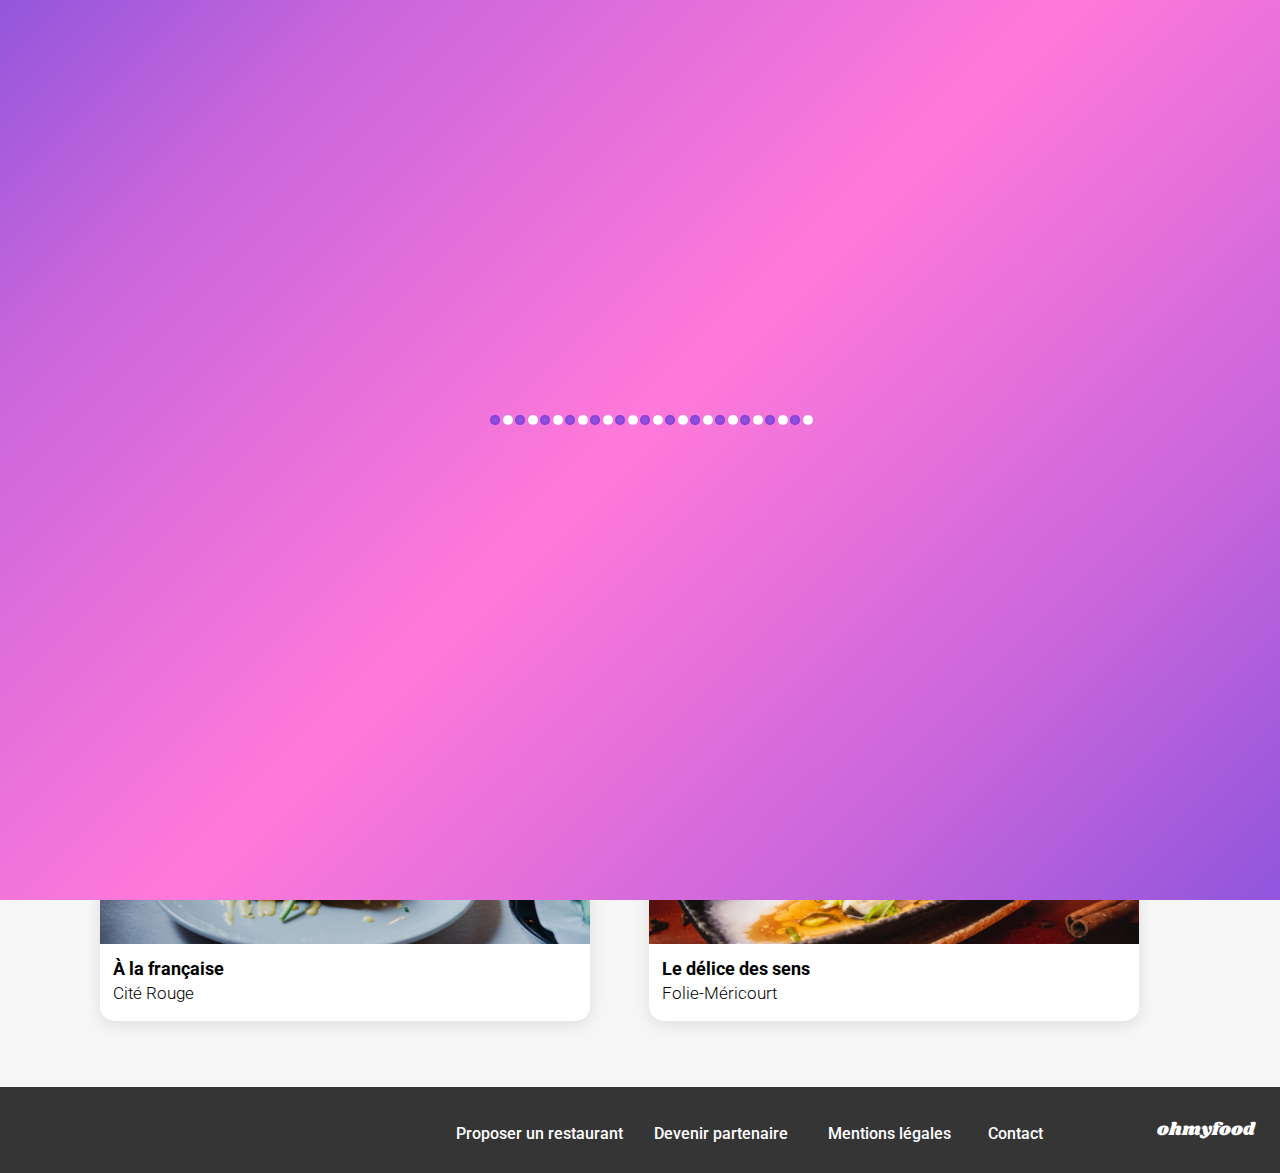
==== commit 6c35d394: "Index IMG Cards Fixed" ====
--- a/index.html
+++ b/index.html
@@ -17,13 +17,45 @@
 
 </head>
 
-<body>
+<body class="homepage">
+      <div class="loader">
+            <div class="dots">
+                  <div class="dot"></div>
+                  <div class="dot"></div>
+                  <div class="dot"></div>
+                  <div class="dot"></div>
+                  <div class="dot"></div>
+                  <div class="dot"></div>
+                  <div class="dot"></div>
+                  <div class="dot"></div>
+                  <div class="dot"></div>
+                  <div class="dot"></div>
+                  <div class="dot"></div>
+                  <div class="dot"></div>
+                  <div class="dot"></div>
+                  <div class="dot"></div>
+                  <div class="dot"></div>
+                  <div class="dot"></div>
+                  <div class="dot"></div>
+                  <div class="dot"></div>
+                  <div class="dot"></div>
+                  <div class="dot"></div>
+                  <div class="dot"></div>
+                  <div class="dot"></div>
+                  <div class="dot"></div>
+                  <div class="dot"></div>
+                  <div class="dot"></div>
+                  <div class="dot"></div>
+            </div>
+      </div>
+
+
       <!-- header/shadow/color:bw + bgwhite-->
       <header class="header">
             <!-- sx back arrow -->
-            <button class="backbtn">
+            <a class="backbtn" href="index.html">
                   <i class="fa-solid fa-arrow-left"></i>
-            </button>
+            </a>
             <!-- center logo -->
             <a class="txtlogo" href="index.html">
                   <h1 class="logotxt">ohmyfood</h1>
@@ -39,9 +71,9 @@
       <section class="location">
             <div class="poi">
                   <i class="fa-solid fa-location-dot"></i>
-              </div>
-              <input type="text" class="textarea" placeholder="Paris, Belleville" required>
-    
+            </div>
+            <input type="text" class="textarea" placeholder="Paris, Belleville" required>
+
       </section>
 
 
@@ -109,7 +141,8 @@
             </div>
             <!-- 4 Cards + h3 + txt + Heart -->
             <div class="restaurants__cards">
-                  <div class="card one">
+                  <a class="card" href="/restaurants/menus/menu_la_palette_du_gout.html">
+                        <img src="/images/restaurants/jay-wennington-N_Y88TWmGwA-unsplash.jpg" alt="">
                         <div class="stamp">Nouveau</div>
                         <div class="txts">
                               <h3>La palette du goût</h3>
@@ -119,8 +152,9 @@
                               <i class="fa-regular fa-heart fa-2x heart__icon--empty"></i>
                               <i class="fa-solid fa-heart fa-2x heart__icon--full"></i>
                         </div>
-                  </div>
-                  <div class="card two">
+                  </a>
+                  <a class="card" href="/restaurants/menus/menu_la_note_enchantee.html">
+                        <img src="/images/restaurants/stil-u2Lp8tXIcjw-unsplash.jpg" alt="">
                         <div class="stamp">Nouveau</div>
                         <div class="txts">
                               <h3>La note enchantée</h3>
@@ -130,9 +164,10 @@
                               <i class="fa-regular fa-heart fa-2x heart__icon--empty"></i>
                               <i class="fa-solid fa-heart fa-2x heart__icon--full"></i>
                         </div>
-                  </div>
-                  <div class="card three">
-                        <div class="stamp">Nouveau</div>
+                  </a>
+                  <a class="card three" href="/restaurants/menus/menu_a_la_francaise.html">
+                        <img src="/images/restaurants/toa-heftiba-DQKerTsQwi0-unsplash.jpg" alt="">
+                        <!-- <div class="stamp">Nouveau</div> -->
                         <div class="txts">
                               <h3>À la française</h3>
                               <h4>Cité Rouge</h4>
@@ -141,9 +176,10 @@
                               <i class="fa-regular fa-heart fa-2x heart__icon--empty"></i>
                               <i class="fa-solid fa-heart fa-2x heart__icon--full"></i>
                         </div>
-                  </div>
-                  <div class="card four">
-                        <div class="stamp">Nouveau</div>
+                  </a>
+                  <a class="card" href="/restaurants/menus/menu_le_delice_des_sens.html">
+                        <img src="/images/restaurants/louis-hansel-shotsoflouis-qNBGVyOCY8Q-unsplash.jpg" alt="">
+                        <!-- <div class="stamp">Nouveau</div> -->
                         <div class="txts">
                               <h3>Le délice des sens</h3>
                               <h4>Folie-Méricourt</h4>
@@ -152,7 +188,7 @@
                               <i class="fa-regular fa-heart fa-2x heart__icon--empty"></i>
                               <i class="fa-solid fa-heart fa-2x heart__icon--full"></i>
                         </div>
-                  </div>
+                  </a>
             </div>
       </section>
 
--- a/css/style.css
+++ b/css/style.css
@@ -1,9 +1,404 @@
 @import url("https://fonts.googleapis.com/css2?family=Roboto:ital,wght@0,100;0,300;0,400;0,500;0,700;0,900;1,100;1,300;1,400;1,500;1,700;1,900&family=Shrikhand&display=swap");
+@-webkit-keyframes disappearance {
+  0% {
+    opacity: 1;
+  }
+  100% {
+    opacity: 0;
+    display: none;
+  }
+}
+@keyframes disappearance {
+  0% {
+    opacity: 1;
+  }
+  100% {
+    opacity: 0;
+    display: none;
+  }
+}
+.loader {
+  z-index: 9998;
+  top: 0;
+  left: 0;
+  position: absolute;
+  width: 100%;
+  height: 100%;
+  background: linear-gradient(-45deg, #9356dc 1%, #C966DB 22%, #FF79DA 51%, #C966DB 83%, #9356dc 100%);
+  -webkit-animation-name: disappearance;
+          animation-name: disappearance;
+  -webkit-animation-duration: 1s;
+          animation-duration: 1s; /* transition time */
+  -webkit-animation-delay: 1s;
+          animation-delay: 1s; /* transition delay after start */
+  -webkit-animation-fill-mode: forwards;
+          animation-fill-mode: forwards;
+}
+.loader .dots {
+  z-index: 9999;
+  position: absolute;
+  top: 50%;
+  left: 50%;
+}
+.loader .dots .dot {
+  -webkit-animation-name: movement;
+          animation-name: movement;
+  -webkit-animation-duration: 2s;
+          animation-duration: 2s;
+  -webkit-animation-iteration-count: infinite;
+          animation-iteration-count: infinite;
+  -webkit-animation-timing-function: ease-in-out;
+          animation-timing-function: ease-in-out;
+  height: 10px;
+  position: absolute;
+  top: -10px;
+  -webkit-transform: translate3d(0, -25px, 0) scale(1);
+          transform: translate3d(0, -25px, 0) scale(1);
+  width: 10px;
+}
+.loader .dots .dot:nth-of-type(1) {
+  -webkit-animation-delay: -0.1s;
+          animation-delay: -0.1s;
+  left: 162.5px;
+}
+.loader .dots .dot:nth-of-type(1)::before {
+  -webkit-animation-delay: -0.1s;
+          animation-delay: -0.1s;
+}
+.loader .dots .dot:nth-of-type(2) {
+  -webkit-animation-delay: -1.2s;
+          animation-delay: -1.2s;
+  left: 150px;
+}
+.loader .dots .dot:nth-of-type(2)::before {
+  -webkit-animation-delay: -1.2s;
+          animation-delay: -1.2s;
+}
+.loader .dots .dot:nth-of-type(3) {
+  -webkit-animation-delay: -0.3s;
+          animation-delay: -0.3s;
+  left: 137.5px;
+}
+.loader .dots .dot:nth-of-type(3)::before {
+  -webkit-animation-delay: -0.3s;
+          animation-delay: -0.3s;
+}
+.loader .dots .dot:nth-of-type(4) {
+  -webkit-animation-delay: -1.4s;
+          animation-delay: -1.4s;
+  left: 125px;
+}
+.loader .dots .dot:nth-of-type(4)::before {
+  -webkit-animation-delay: -1.4s;
+          animation-delay: -1.4s;
+}
+.loader .dots .dot:nth-of-type(5) {
+  -webkit-animation-delay: -0.5s;
+          animation-delay: -0.5s;
+  left: 112.5px;
+}
+.loader .dots .dot:nth-of-type(5)::before {
+  -webkit-animation-delay: -0.5s;
+          animation-delay: -0.5s;
+}
+.loader .dots .dot:nth-of-type(6) {
+  -webkit-animation-delay: -1.6s;
+          animation-delay: -1.6s;
+  left: 100px;
+}
+.loader .dots .dot:nth-of-type(6)::before {
+  -webkit-animation-delay: -1.6s;
+          animation-delay: -1.6s;
+}
+.loader .dots .dot:nth-of-type(7) {
+  -webkit-animation-delay: -0.7s;
+          animation-delay: -0.7s;
+  left: 87.5px;
+}
+.loader .dots .dot:nth-of-type(7)::before {
+  -webkit-animation-delay: -0.7s;
+          animation-delay: -0.7s;
+}
+.loader .dots .dot:nth-of-type(8) {
+  -webkit-animation-delay: -1.8s;
+          animation-delay: -1.8s;
+  left: 75px;
+}
+.loader .dots .dot:nth-of-type(8)::before {
+  -webkit-animation-delay: -1.8s;
+          animation-delay: -1.8s;
+}
+.loader .dots .dot:nth-of-type(9) {
+  -webkit-animation-delay: -0.9s;
+          animation-delay: -0.9s;
+  left: 62.5px;
+}
+.loader .dots .dot:nth-of-type(9)::before {
+  -webkit-animation-delay: -0.9s;
+          animation-delay: -0.9s;
+}
+.loader .dots .dot:nth-of-type(10) {
+  -webkit-animation-delay: -2s;
+          animation-delay: -2s;
+  left: 50px;
+}
+.loader .dots .dot:nth-of-type(10)::before {
+  -webkit-animation-delay: -2s;
+          animation-delay: -2s;
+}
+.loader .dots .dot:nth-of-type(11) {
+  -webkit-animation-delay: -1.1s;
+          animation-delay: -1.1s;
+  left: 37.5px;
+}
+.loader .dots .dot:nth-of-type(11)::before {
+  -webkit-animation-delay: -1.1s;
+          animation-delay: -1.1s;
+}
+.loader .dots .dot:nth-of-type(12) {
+  -webkit-animation-delay: -2.2s;
+          animation-delay: -2.2s;
+  left: 25px;
+}
+.loader .dots .dot:nth-of-type(12)::before {
+  -webkit-animation-delay: -2.2s;
+          animation-delay: -2.2s;
+}
+.loader .dots .dot:nth-of-type(13) {
+  -webkit-animation-delay: -1.3s;
+          animation-delay: -1.3s;
+  left: 12.5px;
+}
+.loader .dots .dot:nth-of-type(13)::before {
+  -webkit-animation-delay: -1.3s;
+          animation-delay: -1.3s;
+}
+.loader .dots .dot:nth-of-type(14) {
+  -webkit-animation-delay: -2.4s;
+          animation-delay: -2.4s;
+  left: 0px;
+}
+.loader .dots .dot:nth-of-type(14)::before {
+  -webkit-animation-delay: -2.4s;
+          animation-delay: -2.4s;
+}
+.loader .dots .dot:nth-of-type(15) {
+  -webkit-animation-delay: -1.5s;
+          animation-delay: -1.5s;
+  left: -12.5px;
+}
+.loader .dots .dot:nth-of-type(15)::before {
+  -webkit-animation-delay: -1.5s;
+          animation-delay: -1.5s;
+}
+.loader .dots .dot:nth-of-type(16) {
+  -webkit-animation-delay: -2.6s;
+          animation-delay: -2.6s;
+  left: -25px;
+}
+.loader .dots .dot:nth-of-type(16)::before {
+  -webkit-animation-delay: -2.6s;
+          animation-delay: -2.6s;
+}
+.loader .dots .dot:nth-of-type(17) {
+  -webkit-animation-delay: -1.7s;
+          animation-delay: -1.7s;
+  left: -37.5px;
+}
+.loader .dots .dot:nth-of-type(17)::before {
+  -webkit-animation-delay: -1.7s;
+          animation-delay: -1.7s;
+}
+.loader .dots .dot:nth-of-type(18) {
+  -webkit-animation-delay: -2.8s;
+          animation-delay: -2.8s;
+  left: -50px;
+}
+.loader .dots .dot:nth-of-type(18)::before {
+  -webkit-animation-delay: -2.8s;
+          animation-delay: -2.8s;
+}
+.loader .dots .dot:nth-of-type(19) {
+  -webkit-animation-delay: -1.9s;
+          animation-delay: -1.9s;
+  left: -62.5px;
+}
+.loader .dots .dot:nth-of-type(19)::before {
+  -webkit-animation-delay: -1.9s;
+          animation-delay: -1.9s;
+}
+.loader .dots .dot:nth-of-type(20) {
+  -webkit-animation-delay: -3s;
+          animation-delay: -3s;
+  left: -75px;
+}
+.loader .dots .dot:nth-of-type(20)::before {
+  -webkit-animation-delay: -3s;
+          animation-delay: -3s;
+}
+.loader .dots .dot:nth-of-type(21) {
+  -webkit-animation-delay: -2.1s;
+          animation-delay: -2.1s;
+  left: -87.5px;
+}
+.loader .dots .dot:nth-of-type(21)::before {
+  -webkit-animation-delay: -2.1s;
+          animation-delay: -2.1s;
+}
+.loader .dots .dot:nth-of-type(22) {
+  -webkit-animation-delay: -3.2s;
+          animation-delay: -3.2s;
+  left: -100px;
+}
+.loader .dots .dot:nth-of-type(22)::before {
+  -webkit-animation-delay: -3.2s;
+          animation-delay: -3.2s;
+}
+.loader .dots .dot:nth-of-type(23) {
+  -webkit-animation-delay: -2.3s;
+          animation-delay: -2.3s;
+  left: -112.5px;
+}
+.loader .dots .dot:nth-of-type(23)::before {
+  -webkit-animation-delay: -2.3s;
+          animation-delay: -2.3s;
+}
+.loader .dots .dot:nth-of-type(24) {
+  -webkit-animation-delay: -3.4s;
+          animation-delay: -3.4s;
+  left: -125px;
+}
+.loader .dots .dot:nth-of-type(24)::before {
+  -webkit-animation-delay: -3.4s;
+          animation-delay: -3.4s;
+}
+.loader .dots .dot:nth-of-type(25) {
+  -webkit-animation-delay: -2.5s;
+          animation-delay: -2.5s;
+  left: -137.5px;
+}
+.loader .dots .dot:nth-of-type(25)::before {
+  -webkit-animation-delay: -2.5s;
+          animation-delay: -2.5s;
+}
+.loader .dots .dot:nth-of-type(26) {
+  -webkit-animation-delay: -3.6s;
+          animation-delay: -3.6s;
+  left: -150px;
+}
+.loader .dots .dot:nth-of-type(26)::before {
+  -webkit-animation-delay: -3.6s;
+          animation-delay: -3.6s;
+}
+.loader .dots .dot::before {
+  -webkit-animation-name: size-opacity;
+          animation-name: size-opacity;
+  -webkit-animation-duration: 2s;
+          animation-duration: 2s;
+  -webkit-animation-iteration-count: infinite;
+          animation-iteration-count: infinite;
+  -webkit-animation-timing-function: ease;
+          animation-timing-function: ease;
+  background: #ffffff;
+  border-radius: 50%;
+  content: "";
+  display: block;
+  height: 100%;
+  width: 100%;
+}
+.loader .dots .dot:nth-of-type(even)::before {
+  background-color: #9356dc;
+  -webkit-box-shadow: inset 0 0 4px #782cd3;
+          box-shadow: inset 0 0 4px #782cd3;
+}
+@-webkit-keyframes movement {
+  0% {
+    -webkit-transform: translate3d(0, -25px, 0);
+            transform: translate3d(0, -25px, 0);
+    z-index: 0;
+  }
+  50% {
+    -webkit-transform: translate3d(0, 25px, 0);
+            transform: translate3d(0, 25px, 0);
+    z-index: 10;
+  }
+  100% {
+    -webkit-transform: translate3d(0, -25px, 0);
+            transform: translate3d(0, -25px, 0);
+    z-index: -5;
+  }
+}
+@keyframes movement {
+  0% {
+    -webkit-transform: translate3d(0, -25px, 0);
+            transform: translate3d(0, -25px, 0);
+    z-index: 0;
+  }
+  50% {
+    -webkit-transform: translate3d(0, 25px, 0);
+            transform: translate3d(0, 25px, 0);
+    z-index: 10;
+  }
+  100% {
+    -webkit-transform: translate3d(0, -25px, 0);
+            transform: translate3d(0, -25px, 0);
+    z-index: -5;
+  }
+}
+@-webkit-keyframes size-opacity {
+  0% {
+    opacity: 1;
+    -webkit-transform: scale(1);
+            transform: scale(1);
+  }
+  25% {
+    -webkit-transform: scale(1.5);
+            transform: scale(1.5);
+  }
+  50% {
+    opacity: 1;
+  }
+  75% {
+    opacity: 0.35;
+    -webkit-transform: scale(0.5);
+            transform: scale(0.5);
+  }
+  100% {
+    opacity: 1;
+    -webkit-transform: scale(1);
+            transform: scale(1);
+  }
+}
+@keyframes size-opacity {
+  0% {
+    opacity: 1;
+    -webkit-transform: scale(1);
+            transform: scale(1);
+  }
+  25% {
+    -webkit-transform: scale(1.5);
+            transform: scale(1.5);
+  }
+  50% {
+    opacity: 1;
+  }
+  75% {
+    opacity: 0.35;
+    -webkit-transform: scale(0.5);
+            transform: scale(0.5);
+  }
+  100% {
+    opacity: 1;
+    -webkit-transform: scale(1);
+            transform: scale(1);
+  }
+}
+
 html,
 header,
 body,
 footer,
-h1, h2, h3, h4 {
+h1, h2, h3, h4, h5 {
   margin: 0;
   padding: 0;
 }
@@ -25,6 +420,43 @@
   -webkit-box-align: center;
       -ms-flex-align: center;
           align-items: center;
+}
+
+.heart__icon {
+  position: relative;
+  display: -webkit-box;
+  display: -ms-flexbox;
+  display: flex;
+  -webkit-box-pack: center;
+      -ms-flex-pack: center;
+          justify-content: center;
+  -webkit-box-align: center;
+      -ms-flex-align: center;
+          align-items: center;
+  margin-right: 16px;
+}
+.heart__icon--empty {
+  position: absolute;
+  color: black;
+}
+.heart__icon--full {
+  position: absolute;
+  opacity: 0;
+  background: -webkit-gradient(linear, left top, left bottom, from(#9356dc), to(#FF79DA));
+  background: linear-gradient(#9356dc, #FF79DA);
+  background-clip: text;
+  -webkit-background-clip: text;
+  color: transparent;
+  -webkit-transition: all 600ms;
+  transition: all 600ms;
+}
+.heart__icon:hover .heart__icon--full {
+  opacity: 1;
+}
+.heart__icon:hover .heart__icon--empty {
+  opacity: 0;
+  -webkit-transition: all 600ms;
+  transition: all 600ms;
 }
 
 .header {
@@ -46,6 +478,8 @@
       -ms-flex-align: center;
           align-items: center;
   gap: 42px;
+  -webkit-box-sizing: border-box;
+          box-sizing: border-box;
 }
 .header .backbtn {
   width: 30px;
@@ -55,6 +489,9 @@
   border: none;
   background-color: #ffffff;
 }
+.header .backbtn :hover {
+  text-shadow: 0px 4px 15px 0px rgba(0, 0, 0, 0.35);
+}
 .header a {
   padding: 0 19px 0 16px;
   color: #101010;
@@ -80,6 +517,10 @@
   .header .txtlogo {
     display: none;
   }
+}
+
+.homepage .backbtn {
+  visibility: hidden;
 }
 
 .location {
@@ -323,6 +764,9 @@
           box-sizing: border-box;
 }
 .restaurants h2 {
+  font-family: "Roboto", sans-serif;
+  font-size: 24px;
+  font-weight: 700;
   padding-left: 3px;
 }
 .restaurants .restaurants__cards {
@@ -340,41 +784,32 @@
   -webkit-box-sizing: border-box;
           box-sizing: border-box;
 }
+.restaurants .restaurants__cards a {
+  text-decoration: none;
+}
 .restaurants .restaurants__cards .card {
   -webkit-box-sizing: border-box;
           box-sizing: border-box;
-  z-index: 0;
   width: 340px;
   height: 251px;
   border-radius: 15px;
   background-color: #ffffff;
-  background-size: contain;
-  background-repeat: no-repeat;
-  background-position-y: -53px;
   -webkit-box-shadow: 0px 4px 15px 0px rgba(0, 0, 0, 0.1);
           box-shadow: 0px 4px 15px 0px rgba(0, 0, 0, 0.1);
   position: relative;
-}
-.restaurants .restaurants__cards .card.one {
-  background-image: url(/images/restaurants/jay-wennington-N_Y88TWmGwA-unsplash.jpg);
-}
-.restaurants .restaurants__cards .card.two {
-  background-image: url(/images/restaurants/stil-u2Lp8tXIcjw-unsplash.jpg);
-  background-size: cover;
-  background-position-x: center;
-  background-position-y: 88%;
-}
-.restaurants .restaurants__cards .card.three {
-  background-image: url(/images/restaurants/toa-heftiba-DQKerTsQwi0-unsplash.jpg);
-}
-.restaurants .restaurants__cards .card.three .stamp {
-  display: none;
-}
-.restaurants .restaurants__cards .card.four {
-  background-image: url(/images/restaurants/louis-hansel-shotsoflouis-qNBGVyOCY8Q-unsplash.jpg);
-}
-.restaurants .restaurants__cards .card.four .stamp {
-  display: none;
+  -o-object-fit: cover;
+     object-fit: cover;
+  -o-object-position: bottom;
+     object-position: bottom;
+  overflow: hidden;
+}
+.restaurants .restaurants__cards .card img {
+  width: 100%;
+  height: auto;
+  position: absolute;
+  top: 57px;
+  -webkit-transform: translateY(-50%);
+          transform: translateY(-50%);
 }
 .restaurants .restaurants__cards .card .stamp {
   position: absolute;
@@ -405,6 +840,7 @@
           box-sizing: border-box;
   width: 100%;
   height: 77px;
+  color: #000000;
   background-color: #ffffff;
   border-radius: 0 0 15px 15px;
   position: absolute;
@@ -447,13 +883,253 @@
 }
 @media (min-width: 1080px) {
   .restaurants .restaurants__cards {
-    -webkit-box-orient: horizontal;
-    -webkit-box-direction: normal;
-        -ms-flex-direction: row;
-            flex-direction: row;
-  }
-}
-
+    width: 1080px;
+    display: grid;
+    grid-template-columns: 1fr 1fr;
+  }
+  .restaurants .restaurants__cards .card {
+    width: 490px;
+  }
+}
+
+.restaurant__img--h {
+  width: 375px;
+  height: 275px;
+  -o-object-fit: contain;
+     object-fit: contain;
+  overflow: hidden;
+  display: -webkit-box;
+  display: -ms-flexbox;
+  display: flex;
+  -webkit-box-pack: center;
+      -ms-flex-pack: center;
+          justify-content: center;
+  -webkit-box-align: center;
+      -ms-flex-align: center;
+          align-items: center;
+}
+.restaurant__img--h img {
+  height: 100%;
+}
+
+.restaurant__img--w {
+  width: 375px;
+  height: 275px;
+  -o-object-fit: contain;
+     object-fit: contain;
+  overflow: hidden;
+  display: -webkit-box;
+  display: -ms-flexbox;
+  display: flex;
+  -webkit-box-pack: center;
+      -ms-flex-pack: center;
+          justify-content: center;
+  -webkit-box-align: center;
+      -ms-flex-align: center;
+          align-items: center;
+}
+.restaurant__img--w img {
+  width: 100%;
+}
+
+.restaurants__menu {
+  width: 100%;
+  background-color: #F6F6F6;
+  padding: 25px 17px 66px 17px;
+  border-radius: 25px;
+  margin-top: -40px;
+  display: -webkit-box;
+  display: -ms-flexbox;
+  display: flex;
+  -webkit-box-orient: vertical;
+  -webkit-box-direction: normal;
+      -ms-flex-direction: column;
+          flex-direction: column;
+  -ms-flex-wrap: wrap;
+      flex-wrap: wrap;
+  -ms-flex-line-pack: center;
+      align-content: center;
+  gap: 40px;
+  -webkit-box-sizing: border-box;
+          box-sizing: border-box;
+}
+.restaurants__menu .title__heart {
+  width: 100%;
+  border: 0 17px;
+  display: -webkit-box;
+  display: -ms-flexbox;
+  display: flex;
+  -webkit-box-orient: horizontal;
+  -webkit-box-direction: normal;
+      -ms-flex-direction: row;
+          flex-direction: row;
+  -webkit-box-align: center;
+      -ms-flex-align: center;
+          align-items: center;
+  -webkit-box-pack: justify;
+      -ms-flex-pack: justify;
+          justify-content: space-between;
+  -webkit-box-sizing: border-box;
+          box-sizing: border-box;
+}
+.restaurants__menu .title__heart h2 {
+  display: block;
+  font-family: "Shrikhand";
+  font-size: 28px;
+  padding-left: 4px;
+}
+.restaurants__menu .title__heart .heart__icon {
+  width: 20px;
+  height: 21px;
+  font-size: 11px;
+}
+.restaurants__menu .menu {
+  display: -webkit-box;
+  display: -ms-flexbox;
+  display: flex;
+  -webkit-box-orient: vertical;
+  -webkit-box-direction: normal;
+      -ms-flex-direction: column;
+          flex-direction: column;
+  -ms-flex-wrap: wrap;
+      flex-wrap: wrap;
+  gap: 12px;
+  -webkit-box-sizing: border-box;
+          box-sizing: border-box;
+}
+.restaurants__menu .menu h3 {
+  display: block;
+  font-family: "Roboto", sans-serif;
+  font-size: 16px;
+  font-weight: 300;
+}
+.restaurants__menu .menu h3:after {
+  content: "";
+  display: block;
+  width: 40px;
+  border-bottom: 3px solid #99e2d0;
+  margin-top: 5px;
+}
+.restaurants__menu .menu .flex__tile {
+  display: -webkit-box;
+  display: -ms-flexbox;
+  display: flex;
+  -webkit-box-pack: justify;
+      -ms-flex-pack: justify;
+          justify-content: space-between;
+  -webkit-box-align: center;
+      -ms-flex-align: center;
+          align-items: center;
+  width: 100%;
+  height: 69px;
+  padding: 15px;
+  border-radius: 15px;
+  background-color: #ffffff;
+  -webkit-box-shadow: 0px 4.01149px 15.0431px 0px rgba(0, 0, 0, 0.1);
+          box-shadow: 0px 4.01149px 15.0431px 0px rgba(0, 0, 0, 0.1);
+  -webkit-transition: all 0.3s ease;
+  transition: all 0.3s ease;
+  position: relative;
+  -webkit-box-sizing: border-box;
+          box-sizing: border-box;
+  overflow: hidden;
+}
+.restaurants__menu .menu .flex__tile .ellipsis {
+  -webkit-box-flex: 1;
+      -ms-flex: 1;
+          flex: 1;
+  overflow: hidden;
+}
+.restaurants__menu .menu .flex__tile .ellipsis h3 {
+  font-family: "Roboto", sans-serif;
+  font-size: 18px;
+  font-weight: 500;
+}
+.restaurants__menu .menu .flex__tile .ellipsis h3:after {
+  all: inherit;
+}
+.restaurants__menu .menu .flex__tile .ellipsis h4 {
+  font-family: "Roboto", sans-serif;
+  font-size: 15px;
+  font-weight: 300;
+}
+.restaurants__menu .menu .flex__tile .price {
+  font-family: "Roboto", sans-serif;
+  font-size: 15px;
+  font-weight: 700;
+  color: #353535;
+  display: -webkit-box;
+  display: -ms-flexbox;
+  display: flex;
+  -webkit-box-align: end;
+      -ms-flex-align: end;
+          align-items: end;
+  margin-left: 15px;
+  -webkit-transition: -webkit-transform 0.3s ease;
+  transition: -webkit-transform 0.3s ease;
+  transition: transform 0.3s ease;
+  transition: transform 0.3s ease, -webkit-transform 0.3s ease;
+}
+.restaurants__menu .menu .flex__tile::before {
+  content: "\f058";
+  font-family: "Font Awesome 6 Free";
+  color: #ffffff;
+  width: 60px;
+  height: 100%;
+  background-color: #99e2d0;
+  position: absolute;
+  top: 0;
+  right: -60px;
+  -webkit-transition: -webkit-transform 0.3s ease;
+  transition: -webkit-transform 0.3s ease;
+  transition: transform 0.3s ease;
+  transition: transform 0.3s ease, -webkit-transform 0.3s ease;
+  overflow: hidden;
+  display: -webkit-box;
+  display: -ms-flexbox;
+  display: flex;
+  -webkit-box-pack: center;
+      -ms-flex-pack: center;
+          justify-content: center;
+  -webkit-box-align: center;
+      -ms-flex-align: center;
+          align-items: center;
+}
+.restaurants__menu .menu .flex__tile:hover .price {
+  -webkit-transform: translateX(-60px);
+          transform: translateX(-60px);
+}
+.restaurants__menu .menu .flex__tile:hover::before {
+  -webkit-transform: translateX(-60px);
+          transform: translateX(-60px);
+}
+.restaurants__menu .menu .flex__tile:hover .ellipsis {
+  overflow: hidden;
+  text-overflow: ellipsis;
+}
+
+@media (min-width: 1080px) {
+  .restaurants__menu {
+    width: 1055px;
+    -webkit-box-pack: center;
+        -ms-flex-pack: center;
+            justify-content: center;
+    -webkit-box-align: center;
+        -ms-flex-align: center;
+            align-items: center;
+  }
+  .restaurants__menu .title__heart {
+    -webkit-box-pack: center;
+        -ms-flex-pack: center;
+            justify-content: center;
+    gap: 24px;
+  }
+  .restaurants__menu .menu {
+    width: 634px;
+    -ms-flex-line-pack: center;
+        align-content: center;
+  }
+}
 footer {
   width: 100%;
   padding: 22px 25px;
@@ -553,40 +1229,4 @@
             justify-content: flex-end;
     gap: 7px;
   }
-}
-.heart__icon {
-  position: relative;
-  display: -webkit-box;
-  display: -ms-flexbox;
-  display: flex;
-  -webkit-box-pack: center;
-      -ms-flex-pack: center;
-          justify-content: center;
-  -webkit-box-align: center;
-      -ms-flex-align: center;
-          align-items: center;
-  margin-right: 16px;
-}
-.heart__icon--empty {
-  position: absolute;
-  color: black;
-}
-.heart__icon--full {
-  position: absolute;
-  opacity: 0;
-  background: -webkit-gradient(linear, left top, left bottom, from(#9356dc), to(#FF79DA));
-  background: linear-gradient(#9356dc, #FF79DA);
-  background-clip: text;
-  -webkit-background-clip: text;
-  color: transparent;
-  -webkit-transition: all 600ms;
-  transition: all 600ms;
-}
-.heart__icon:hover .heart__icon--full {
-  opacity: 1;
-}
-.heart__icon:hover .heart__icon--empty {
-  opacity: 0;
-  -webkit-transition: all 600ms;
-  transition: all 600ms;
 }/*# sourceMappingURL=style.css.map */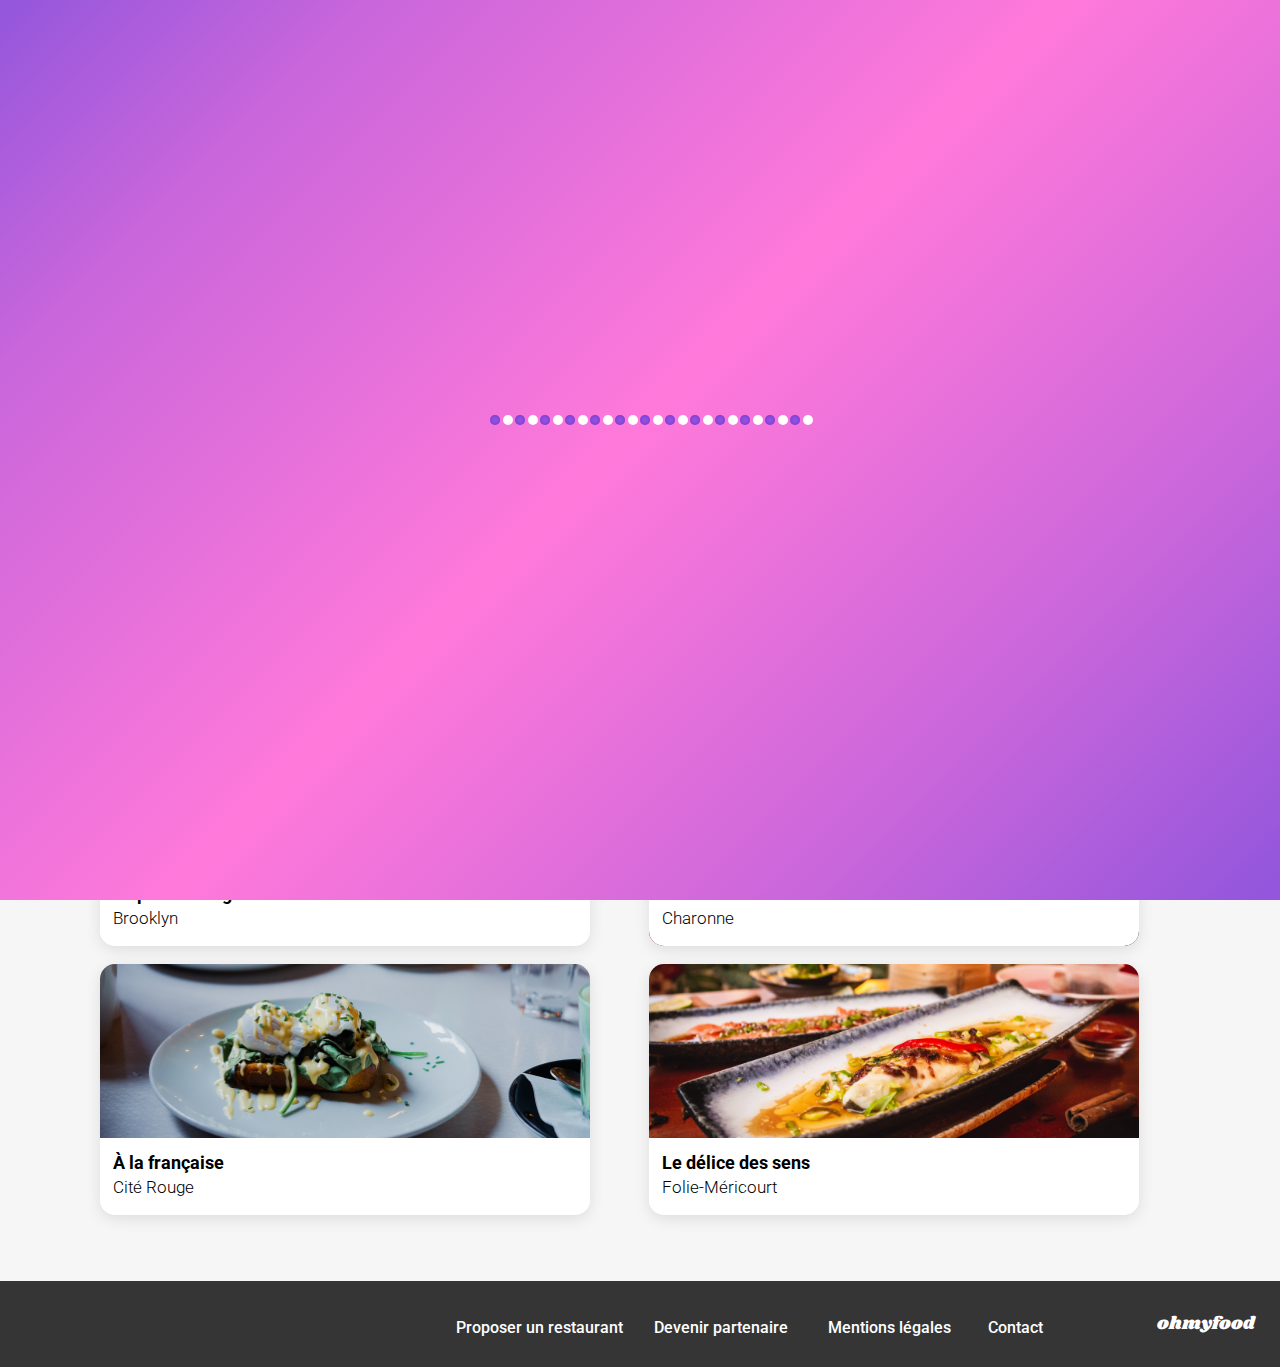
==== commit 8ef0d788: "Fix HTML Checker Section to Div" ====
--- a/index.html
+++ b/index.html
@@ -68,23 +68,26 @@
       </header>
 
       <!-- location/color:g1g2 -->
-      <section class="location">
+      <div class="location">
             <div class="poi">
                   <i class="fa-solid fa-location-dot"></i>
             </div>
             <input type="text" class="textarea" placeholder="Paris, Belleville" required>
 
-      </section>
+      </div>
 
 
       <!-- top section color:bg1 -->
-      <div>
-            <!-- h1 b-->
-
-            <!-- h2 bg1-->
+      <div class="top__section">
+            <!-- h1 -->
+
+            <h1>Réservez le menu qui vous convient</h1>
+
+            <!-- p -->
+            <p>Découvrez des restaurants d’exception, sélectionnés par nos soins.</p>
 
             <!-- Button -->
-            <button class="btn-gradient">ciao</button>
+            <button class="btn_gradient">Explorer nos restaurants</button>
 
 
       </div>
@@ -221,7 +224,7 @@
                   </div>
                   <!-- Contact -->
                   <div>
-                        <a class="smal" href="mailto:someone@example.com" target="_newtab">
+                        <a class="smal" href="mailto:someone@example.com" target="_blank">
                               <h3>Contact</h3>
                         </a>
                   </div>
--- a/css/style.css
+++ b/css/style.css
@@ -21,7 +21,7 @@
   z-index: 9998;
   top: 0;
   left: 0;
-  position: absolute;
+  position: fixed;
   width: 100%;
   height: 100%;
   background: linear-gradient(-45deg, #9356dc 1%, #C966DB 22%, #FF79DA 51%, #C966DB 83%, #9356dc 100%);
@@ -29,8 +29,8 @@
           animation-name: disappearance;
   -webkit-animation-duration: 1s;
           animation-duration: 1s; /* transition time */
-  -webkit-animation-delay: 1s;
-          animation-delay: 1s; /* transition delay after start */
+  -webkit-animation-delay: 0.1s;
+          animation-delay: 0.1s; /* transition delay after start */
   -webkit-animation-fill-mode: forwards;
           animation-fill-mode: forwards;
 }
@@ -420,6 +420,27 @@
   -webkit-box-align: center;
       -ms-flex-align: center;
           align-items: center;
+  overflow-x: hidden;
+}
+
+.btn_gradient {
+  width: 218px;
+  height: 50px;
+  border-radius: 25px;
+  border: 0;
+  font-family: "Roboto", sans-serif;
+  font-size: 16px;
+  font-weight: 500;
+  color: #ffffff;
+  background: linear-gradient(-13deg, #9356dc, #FF79DA);
+  -webkit-box-shadow: 0px 4px 10px 0px rgba(0, 0, 0, 0.25);
+          box-shadow: 0px 4px 10px 0px rgba(0, 0, 0, 0.25);
+  cursor: pointer;
+}
+.btn_gradient:hover {
+  background: linear-gradient(21deg, rgba(255, 255, 255, 0.15), rgba(255, 255, 255, 0.15)), linear-gradient(-21deg, #9356dc, #FF79DA);
+  -webkit-box-shadow: 0px 4px 15px 0px rgba(0, 0, 0, 0.35);
+          box-shadow: 0px 4px 15px 0px rgba(0, 0, 0, 0.35);
 }
 
 .heart__icon {
@@ -611,6 +632,44 @@
   font-family: "Roboto", sans-serif;
   font-size: 16px;
   font-weight: 500;
+}
+
+.top__section {
+  width: 100%;
+  padding: 40px 0;
+  background: #F6F6F6;
+  display: -webkit-box;
+  display: -ms-flexbox;
+  display: flex;
+  -webkit-box-orient: vertical;
+  -webkit-box-direction: normal;
+      -ms-flex-direction: column;
+          flex-direction: column;
+  -ms-flex-wrap: wrap;
+      flex-wrap: wrap;
+  -webkit-box-pack: center;
+      -ms-flex-pack: center;
+          justify-content: center;
+  -webkit-box-align: center;
+      -ms-flex-align: center;
+          align-items: center;
+}
+.top__section h1 {
+  max-width: 70%;
+  display: inline-block;
+  font-family: "Roboto", sans-serif;
+  color: #000000;
+  font-size: 24px;
+  font-weight: 700;
+  text-align: center;
+}
+.top__section p {
+  display: inline-block;
+  font-family: "Roboto", sans-serif;
+  color: #000000;
+  font-size: 18px;
+  font-weight: 300;
+  text-align: center;
 }
 
 .howto {
@@ -892,44 +951,31 @@
   }
 }
 
-.restaurant__img--h {
-  width: 375px;
+.restaurant__img {
+  z-index: -1;
+  width: 100%;
   height: 275px;
-  -o-object-fit: contain;
-     object-fit: contain;
+  position: relative;
+  -o-object-fit: cover;
+     object-fit: cover;
   overflow: hidden;
-  display: -webkit-box;
-  display: -ms-flexbox;
-  display: flex;
-  -webkit-box-pack: center;
-      -ms-flex-pack: center;
-          justify-content: center;
-  -webkit-box-align: center;
-      -ms-flex-align: center;
-          align-items: center;
-}
-.restaurant__img--h img {
-  height: 100%;
-}
-
-.restaurant__img--w {
-  width: 375px;
-  height: 275px;
-  -o-object-fit: contain;
-     object-fit: contain;
-  overflow: hidden;
-  display: -webkit-box;
-  display: -ms-flexbox;
-  display: flex;
-  -webkit-box-pack: center;
-      -ms-flex-pack: center;
-          justify-content: center;
-  -webkit-box-align: center;
-      -ms-flex-align: center;
-          align-items: center;
-}
-.restaurant__img--w img {
-  width: 100%;
+}
+.restaurant__img img {
+  width: 100%;
+  height: auto;
+  position: absolute;
+  top: 50%;
+  -webkit-transform: translateY(-60%);
+          transform: translateY(-60%);
+}
+@media (min-width: 1080px) {
+  .restaurant__img {
+    height: 400px;
+  }
+  .restaurant__img img {
+    -webkit-transform: translateY(-50%);
+            transform: translateY(-50%);
+  }
 }
 
 .restaurants__menu {
@@ -937,7 +983,7 @@
   background-color: #F6F6F6;
   padding: 25px 17px 66px 17px;
   border-radius: 25px;
-  margin-top: -40px;
+  margin-top: -75px;
   display: -webkit-box;
   display: -ms-flexbox;
   display: flex;
@@ -945,8 +991,6 @@
   -webkit-box-direction: normal;
       -ms-flex-direction: column;
           flex-direction: column;
-  -ms-flex-wrap: wrap;
-      flex-wrap: wrap;
   -ms-flex-line-pack: center;
       align-content: center;
   gap: 40px;
@@ -966,11 +1010,12 @@
   -webkit-box-align: center;
       -ms-flex-align: center;
           align-items: center;
-  -webkit-box-pack: justify;
-      -ms-flex-pack: justify;
-          justify-content: space-between;
+  -webkit-box-pack: center;
+      -ms-flex-pack: center;
+          justify-content: center;
   -webkit-box-sizing: border-box;
           box-sizing: border-box;
+  gap: 24px;
 }
 .restaurants__menu .title__heart h2 {
   display: block;
@@ -991,19 +1036,22 @@
   -webkit-box-direction: normal;
       -ms-flex-direction: column;
           flex-direction: column;
-  -ms-flex-wrap: wrap;
-      flex-wrap: wrap;
+  -ms-flex-item-align: center;
+      align-self: center;
   gap: 12px;
   -webkit-box-sizing: border-box;
           box-sizing: border-box;
-}
-.restaurants__menu .menu h3 {
+  max-width: 350px;
+  width: 100%;
+  opacity: 0;
+}
+.restaurants__menu .menu .h3title {
   display: block;
   font-family: "Roboto", sans-serif;
   font-size: 16px;
   font-weight: 300;
 }
-.restaurants__menu .menu h3:after {
+.restaurants__menu .menu .h3title:after {
   content: "";
   display: block;
   width: 40px;
@@ -1020,6 +1068,9 @@
   -webkit-box-align: center;
       -ms-flex-align: center;
           align-items: center;
+  -webkit-box-align: end;
+      -ms-flex-align: end;
+          align-items: flex-end;
   width: 100%;
   height: 69px;
   padding: 15px;
@@ -1027,29 +1078,37 @@
   background-color: #ffffff;
   -webkit-box-shadow: 0px 4.01149px 15.0431px 0px rgba(0, 0, 0, 0.1);
           box-shadow: 0px 4.01149px 15.0431px 0px rgba(0, 0, 0, 0.1);
-  -webkit-transition: all 0.3s ease;
-  transition: all 0.3s ease;
   position: relative;
   -webkit-box-sizing: border-box;
           box-sizing: border-box;
   overflow: hidden;
+  opacity: 0;
 }
 .restaurants__menu .menu .flex__tile .ellipsis {
-  -webkit-box-flex: 1;
-      -ms-flex: 1;
-          flex: 1;
   overflow: hidden;
+  display: -webkit-box;
+  display: -ms-flexbox;
+  display: flex;
+  -webkit-box-orient: vertical;
+  -webkit-box-direction: normal;
+      -ms-flex-direction: column;
+          flex-direction: column;
+  -ms-flex-line-pack: justify;
+      align-content: space-between;
+}
+.restaurants__menu .menu .flex__tile .ellipsis h3,
+.restaurants__menu .menu .flex__tile .ellipsis h4 {
+  font-family: "Roboto", sans-serif;
+  display: inline-block;
+  overflow: hidden;
+  text-overflow: ellipsis;
+  white-space: nowrap;
 }
 .restaurants__menu .menu .flex__tile .ellipsis h3 {
-  font-family: "Roboto", sans-serif;
   font-size: 18px;
   font-weight: 500;
 }
-.restaurants__menu .menu .flex__tile .ellipsis h3:after {
-  all: inherit;
-}
 .restaurants__menu .menu .flex__tile .ellipsis h4 {
-  font-family: "Roboto", sans-serif;
   font-size: 15px;
   font-weight: 300;
 }
@@ -1065,14 +1124,10 @@
       -ms-flex-align: end;
           align-items: end;
   margin-left: 15px;
-  -webkit-transition: -webkit-transform 0.3s ease;
-  transition: -webkit-transform 0.3s ease;
-  transition: transform 0.3s ease;
-  transition: transform 0.3s ease, -webkit-transform 0.3s ease;
-}
-.restaurants__menu .menu .flex__tile::before {
-  content: "\f058";
-  font-family: "Font Awesome 6 Free";
+  -webkit-transition: 0.3s ease;
+  transition: 0.3s ease;
+}
+.restaurants__menu .menu .flex__tile .icon {
   color: #ffffff;
   width: 60px;
   height: 100%;
@@ -1094,18 +1149,101 @@
   -webkit-box-align: center;
       -ms-flex-align: center;
           align-items: center;
+  -webkit-transition: 0.3s ease;
+  transition: 0.3s ease;
 }
 .restaurants__menu .menu .flex__tile:hover .price {
-  -webkit-transform: translateX(-60px);
-          transform: translateX(-60px);
-}
-.restaurants__menu .menu .flex__tile:hover::before {
-  -webkit-transform: translateX(-60px);
-          transform: translateX(-60px);
+  margin-right: 60px;
+}
+.restaurants__menu .menu .flex__tile:hover .icon {
+  right: 0;
 }
 .restaurants__menu .menu .flex__tile:hover .ellipsis {
   overflow: hidden;
   text-overflow: ellipsis;
+}
+.restaurants__menu .btn {
+  display: -webkit-box;
+  display: -ms-flexbox;
+  display: flex;
+  -webkit-box-pack: center;
+      -ms-flex-pack: center;
+          justify-content: center;
+}
+
+@-webkit-keyframes slideIn {
+  0% {
+    opacity: 0;
+    -webkit-transform: translateY(50px);
+            transform: translateY(50px);
+  }
+  100% {
+    opacity: 1;
+    -webkit-transform: translateY(0);
+            transform: translateY(0);
+  }
+}
+
+@keyframes slideIn {
+  0% {
+    opacity: 0;
+    -webkit-transform: translateY(50px);
+            transform: translateY(50px);
+  }
+  100% {
+    opacity: 1;
+    -webkit-transform: translateY(0);
+            transform: translateY(0);
+  }
+}
+.restaurants__menu .menu {
+  -webkit-animation: slideIn 0.7s forwards;
+          animation: slideIn 0.7s forwards;
+}
+
+.restaurants__menu .menu:nth-child(2) {
+  -webkit-animation-delay: 0.4s;
+          animation-delay: 0.4s;
+}
+
+.restaurants__menu .menu:nth-child(3) {
+  -webkit-animation-delay: 0.8s;
+          animation-delay: 0.8s;
+}
+
+.restaurants__menu .menu:nth-child(4) {
+  -webkit-animation-delay: 1.2s;
+          animation-delay: 1.2s;
+}
+
+.menu .flex__tile {
+  -webkit-animation: slideIn 0.7s forwards;
+          animation: slideIn 0.7s forwards;
+}
+
+.menu .h3title {
+  -webkit-animation-delay: 0.4s;
+          animation-delay: 0.4s;
+}
+
+.menu .flex__tile:nth-child(2) {
+  -webkit-animation-delay: 0.8s;
+          animation-delay: 0.8s;
+}
+
+.menu .flex__tile:nth-child(3) {
+  -webkit-animation-delay: 1.2s;
+          animation-delay: 1.2s;
+}
+
+.menu .flex__tile:nth-child(4) {
+  -webkit-animation-delay: 1.6s;
+          animation-delay: 1.6s;
+}
+
+.menu .flex__tile:nth-child(5) {
+  -webkit-animation-delay: 2s;
+          animation-delay: 2s;
 }
 
 @media (min-width: 1080px) {
@@ -1117,6 +1255,7 @@
     -webkit-box-align: center;
         -ms-flex-align: center;
             align-items: center;
+    margin-top: -30px;
   }
   .restaurants__menu .title__heart {
     -webkit-box-pack: center;
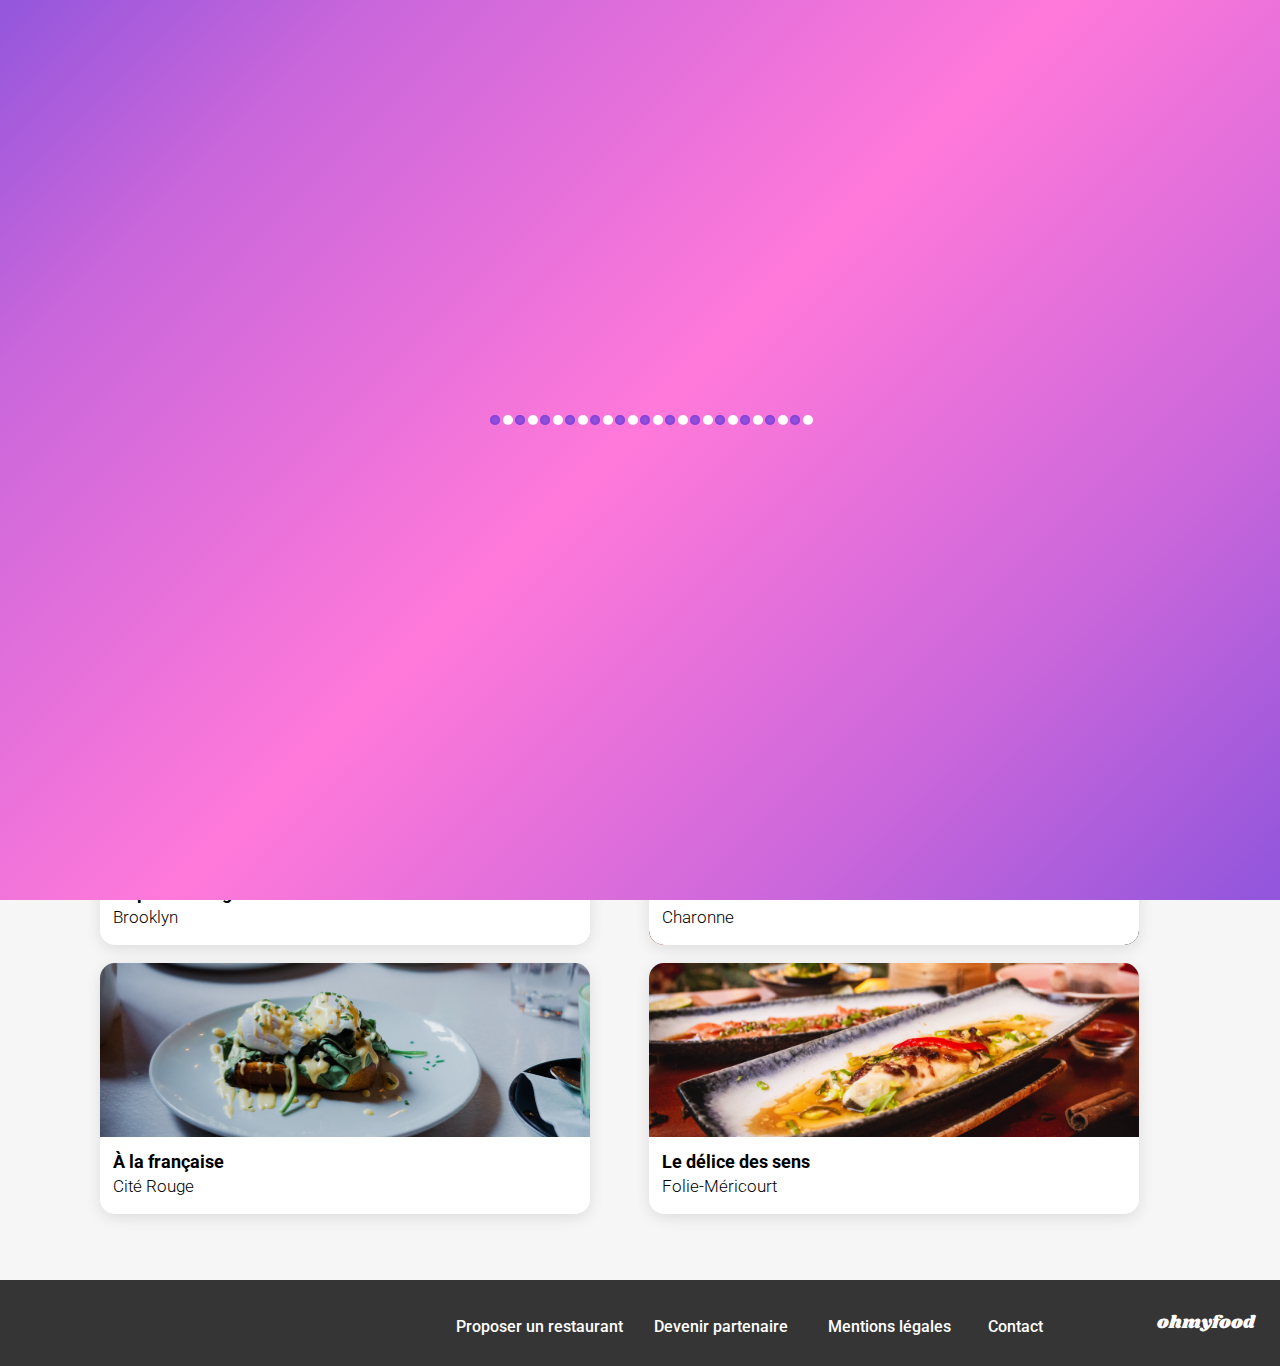
==== commit 57f6aeca: "Fix fa icons & color in .tiles" ====
--- a/index.html
+++ b/index.html
@@ -115,7 +115,7 @@
                         </div>
                         <a href="">
                               <div class="tiles">
-                                    <i class="fa-solid fa-mobile-screen-button"></i>
+                                    <i class="fa-solid fa-list"></i>
                                     Composez votre menu
                               </div>
                         </a>
@@ -126,7 +126,7 @@
                         </div>
                         <a href="">
                               <div class="tiles">
-                                    <i class="fa-solid fa-mobile-screen-button"></i>
+                                    <i class="fa-solid fa-store"></i>
                                     Dégustez au restaurant
                               </div>
                         </a>
@@ -144,8 +144,8 @@
             </div>
             <!-- 4 Cards + h3 + txt + Heart -->
             <div class="restaurants__cards">
-                  <a class="card" href="/restaurants/menus/menu_la_palette_du_gout.html">
-                        <img src="/images/restaurants/jay-wennington-N_Y88TWmGwA-unsplash.jpg" alt="">
+                  <a class="card" href="restaurants/menus/menu_la_palette_du_gout.html">
+                        <img src="images/restaurants/jay-wennington-N_Y88TWmGwA-unsplash.jpg" alt="">
                         <div class="stamp">Nouveau</div>
                         <div class="txts">
                               <h3>La palette du goût</h3>
@@ -156,8 +156,8 @@
                               <i class="fa-solid fa-heart fa-2x heart__icon--full"></i>
                         </div>
                   </a>
-                  <a class="card" href="/restaurants/menus/menu_la_note_enchantee.html">
-                        <img src="/images/restaurants/stil-u2Lp8tXIcjw-unsplash.jpg" alt="">
+                  <a class="card" href="restaurants/menus/menu_la_note_enchantee.html">
+                        <img src="images/restaurants/stil-u2Lp8tXIcjw-unsplash.jpg" alt="">
                         <div class="stamp">Nouveau</div>
                         <div class="txts">
                               <h3>La note enchantée</h3>
@@ -168,8 +168,8 @@
                               <i class="fa-solid fa-heart fa-2x heart__icon--full"></i>
                         </div>
                   </a>
-                  <a class="card three" href="/restaurants/menus/menu_a_la_francaise.html">
-                        <img src="/images/restaurants/toa-heftiba-DQKerTsQwi0-unsplash.jpg" alt="">
+                  <a class="card three" href="restaurants/menus/menu_a_la_francaise.html">
+                        <img src="images/restaurants/toa-heftiba-DQKerTsQwi0-unsplash.jpg" alt="">
                         <!-- <div class="stamp">Nouveau</div> -->
                         <div class="txts">
                               <h3>À la française</h3>
@@ -180,8 +180,8 @@
                               <i class="fa-solid fa-heart fa-2x heart__icon--full"></i>
                         </div>
                   </a>
-                  <a class="card" href="/restaurants/menus/menu_le_delice_des_sens.html">
-                        <img src="/images/restaurants/louis-hansel-shotsoflouis-qNBGVyOCY8Q-unsplash.jpg" alt="">
+                  <a class="card" href="restaurants/menus/menu_le_delice_des_sens.html">
+                        <img src="images/restaurants/louis-hansel-shotsoflouis-qNBGVyOCY8Q-unsplash.jpg" alt="">
                         <!-- <div class="stamp">Nouveau</div> -->
                         <div class="txts">
                               <h3>Le délice des sens</h3>
--- a/css/style.css
+++ b/css/style.css
@@ -436,9 +436,11 @@
   -webkit-box-shadow: 0px 4px 10px 0px rgba(0, 0, 0, 0.25);
           box-shadow: 0px 4px 10px 0px rgba(0, 0, 0, 0.25);
   cursor: pointer;
+  -webkit-transition: all 0.5s;
+  transition: all 0.5s;
 }
 .btn_gradient:hover {
-  background: linear-gradient(21deg, rgba(255, 255, 255, 0.15), rgba(255, 255, 255, 0.15)), linear-gradient(-21deg, #9356dc, #FF79DA);
+  opacity: 0.8;
   -webkit-box-shadow: 0px 4px 15px 0px rgba(0, 0, 0, 0.35);
           box-shadow: 0px 4px 15px 0px rgba(0, 0, 0, 0.35);
 }
@@ -482,7 +484,7 @@
 
 .header {
   width: 100%;
-  padding: 14px 89px 13px 17px;
+  padding: 30px 0;
   display: -webkit-box;
   display: -ms-flexbox;
   display: flex;
@@ -509,9 +511,8 @@
   padding: 0;
   border: none;
   background-color: #ffffff;
-}
-.header .backbtn :hover {
-  text-shadow: 0px 4px 15px 0px rgba(0, 0, 0, 0.35);
+  position: absolute;
+  left: 17px;
 }
 .header a {
   padding: 0 19px 0 16px;
@@ -528,6 +529,9 @@
   -webkit-box-align: center;
       -ms-flex-align: center;
           align-items: center;
+}
+.header a img {
+  height: 34px;
 }
 @media (max-width: 1079px) {
   .header .imglogo {
@@ -673,6 +677,7 @@
 }
 
 .howto {
+  font-family: "Roboto", sans-serif;
   width: 100%;
   height: 440px;
   display: -webkit-box;
@@ -727,6 +732,7 @@
           flex-direction: column;
 }
 .howto .container .stepstiles .circle {
+  color: #ffffff;
   position: absolute;
   margin-top: 24px;
   margin-left: 0px;
@@ -748,6 +754,8 @@
 .howto .container .stepstiles a {
   text-decoration: none;
   color: #000000;
+  font-size: 16px;
+  font-weight: 500;
 }
 .howto .container .stepstiles a .tiles {
   width: 322.5px;
@@ -773,11 +781,14 @@
           box-sizing: border-box;
   -webkit-box-shadow: 0px 4px 15px 0px rgba(0, 0, 0, 0.15);
           box-shadow: 0px 4px 15px 0px rgba(0, 0, 0, 0.15);
+  -webkit-transition: all 0.5s;
+  transition: all 0.5s;
 }
 .howto .container .stepstiles a .tiles i {
+  color: #7E7E7E;
   width: 13px;
 }
-.howto .container .stepstiles a :hover {
+.howto .container .stepstiles a:hover, .howto .container .stepstiles a:hover i {
   color: #9356dc;
   -webkit-box-shadow: 0px 4px 10px 0px rgba(0, 0, 0, 0.1);
           box-shadow: 0px 4px 10px 0px rgba(0, 0, 0, 0.1);
@@ -842,6 +853,8 @@
   gap: 18px;
   -webkit-box-sizing: border-box;
           box-sizing: border-box;
+  -webkit-transition: all 0.5s ease-in-out;
+  transition: all 0.5s ease-in-out;
 }
 .restaurants .restaurants__cards a {
   text-decoration: none;
@@ -856,11 +869,9 @@
   -webkit-box-shadow: 0px 4px 15px 0px rgba(0, 0, 0, 0.1);
           box-shadow: 0px 4px 15px 0px rgba(0, 0, 0, 0.1);
   position: relative;
-  -o-object-fit: cover;
-     object-fit: cover;
-  -o-object-position: bottom;
-     object-position: bottom;
   overflow: hidden;
+  -webkit-transition: all 0.5s ease-in-out;
+  transition: all 0.5s ease-in-out;
 }
 .restaurants .restaurants__cards .card img {
   width: 100%;
@@ -959,6 +970,8 @@
   -o-object-fit: cover;
      object-fit: cover;
   overflow: hidden;
+  -webkit-transition: all 0.5s ease-in-out;
+  transition: all 0.5s ease-in-out;
 }
 .restaurant__img img {
   width: 100%;
@@ -982,7 +995,7 @@
   width: 100%;
   background-color: #F6F6F6;
   padding: 25px 17px 66px 17px;
-  border-radius: 25px;
+  border-radius: 25px 25px 0 0;
   margin-top: -75px;
   display: -webkit-box;
   display: -ms-flexbox;
@@ -1205,45 +1218,75 @@
   -webkit-animation-delay: 0.4s;
           animation-delay: 0.4s;
 }
-
-.restaurants__menu .menu:nth-child(3) {
+.restaurants__menu .menu:nth-child(2) .flex__tile {
+  -webkit-animation: slideIn 0.2s forwards;
+          animation: slideIn 0.2s forwards;
+}
+.restaurants__menu .menu:nth-child(2) .flex__tile:nth-child(2) {
+  -webkit-animation-delay: 0.4s;
+          animation-delay: 0.4s;
+}
+.restaurants__menu .menu:nth-child(2) .flex__tile:nth-child(3) {
+  -webkit-animation-delay: 0.6s;
+          animation-delay: 0.6s;
+}
+.restaurants__menu .menu:nth-child(2) .flex__tile:nth-child(4) {
   -webkit-animation-delay: 0.8s;
           animation-delay: 0.8s;
 }
-
-.restaurants__menu .menu:nth-child(4) {
+.restaurants__menu .menu:nth-child(2) .flex__tile:nth-child(5) {
+  -webkit-animation-delay: 1s;
+          animation-delay: 1s;
+}
+
+.restaurants__menu .menu:nth-child(3) {
   -webkit-animation-delay: 1.2s;
           animation-delay: 1.2s;
 }
-
-.menu .flex__tile {
-  -webkit-animation: slideIn 0.7s forwards;
-          animation: slideIn 0.7s forwards;
-}
-
-.menu .h3title {
-  -webkit-animation-delay: 0.4s;
-          animation-delay: 0.4s;
-}
-
-.menu .flex__tile:nth-child(2) {
-  -webkit-animation-delay: 0.8s;
-          animation-delay: 0.8s;
-}
-
-.menu .flex__tile:nth-child(3) {
-  -webkit-animation-delay: 1.2s;
-          animation-delay: 1.2s;
-}
-
-.menu .flex__tile:nth-child(4) {
+.restaurants__menu .menu:nth-child(3) .flex__tile {
+  -webkit-animation: slideIn 0.4s forwards;
+          animation: slideIn 0.4s forwards;
+}
+.restaurants__menu .menu:nth-child(3) .flex__tile:nth-child(2) {
+  -webkit-animation-delay: 1.4s;
+          animation-delay: 1.4s;
+}
+.restaurants__menu .menu:nth-child(3) .flex__tile:nth-child(3) {
   -webkit-animation-delay: 1.6s;
           animation-delay: 1.6s;
 }
-
-.menu .flex__tile:nth-child(5) {
+.restaurants__menu .menu:nth-child(3) .flex__tile:nth-child(4) {
+  -webkit-animation-delay: 1.8s;
+          animation-delay: 1.8s;
+}
+.restaurants__menu .menu:nth-child(3) .flex__tile:nth-child(5) {
   -webkit-animation-delay: 2s;
           animation-delay: 2s;
+}
+
+.restaurants__menu .menu:nth-child(4) {
+  -webkit-animation-delay: 2.2s;
+          animation-delay: 2.2s;
+}
+.restaurants__menu .menu:nth-child(4) .flex__tile {
+  -webkit-animation: slideIn 0.4s forwards;
+          animation: slideIn 0.4s forwards;
+}
+.restaurants__menu .menu:nth-child(4) .flex__tile:nth-child(2) {
+  -webkit-animation-delay: 2.4s;
+          animation-delay: 2.4s;
+}
+.restaurants__menu .menu:nth-child(4) .flex__tile:nth-child(3) {
+  -webkit-animation-delay: 2.6s;
+          animation-delay: 2.6s;
+}
+.restaurants__menu .menu:nth-child(4) .flex__tile:nth-child(4) {
+  -webkit-animation-delay: 2.8s;
+          animation-delay: 2.8s;
+}
+.restaurants__menu .menu:nth-child(4) .flex__tile:nth-child(5) {
+  -webkit-animation-delay: 3s;
+          animation-delay: 3s;
 }
 
 @media (min-width: 1080px) {
@@ -1264,7 +1307,7 @@
     gap: 24px;
   }
   .restaurants__menu .menu {
-    width: 634px;
+    max-width: 634px;
     -ms-flex-line-pack: center;
         align-content: center;
   }
@@ -1326,6 +1369,9 @@
 }
 footer .footermenu a.large {
   width: 191px;
+  -webkit-box-align: center;
+      -ms-flex-align: center;
+          align-items: center;
 }
 footer .footermenu a.smal {
   width: 153px;
